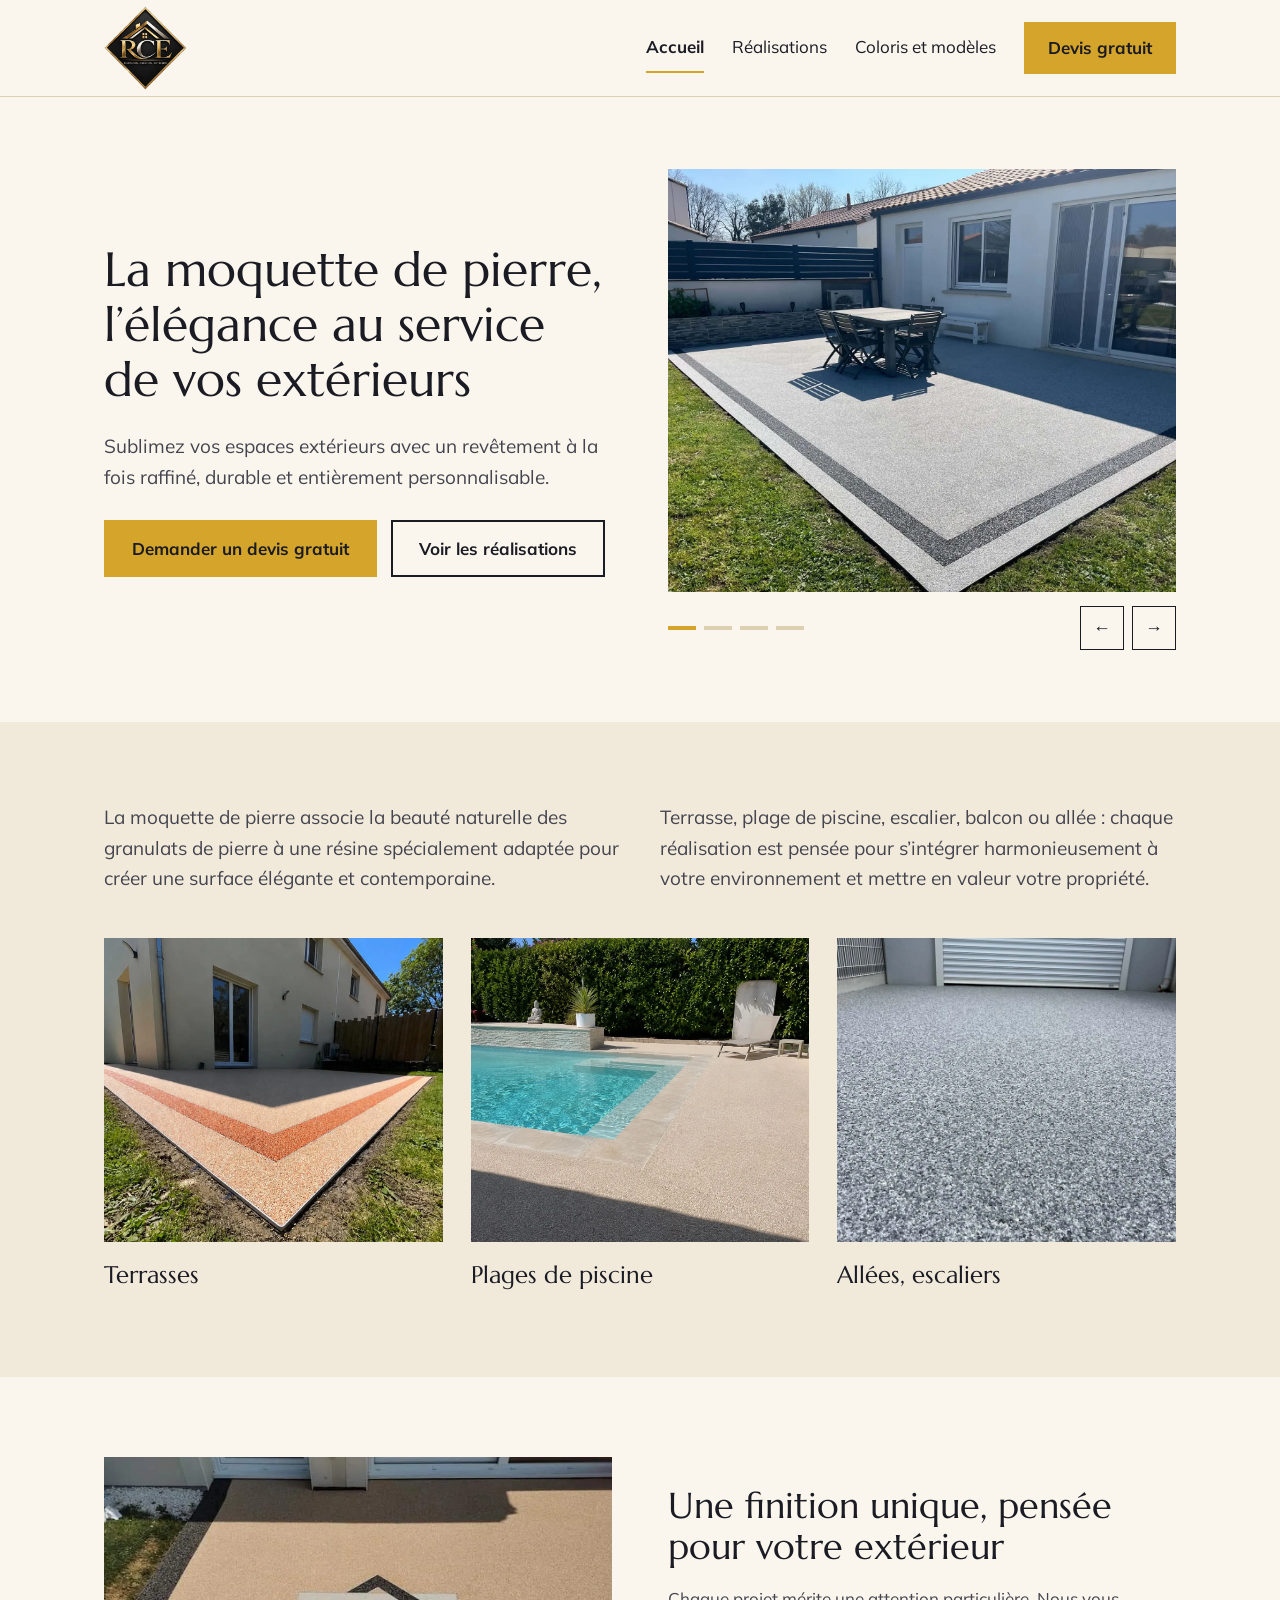
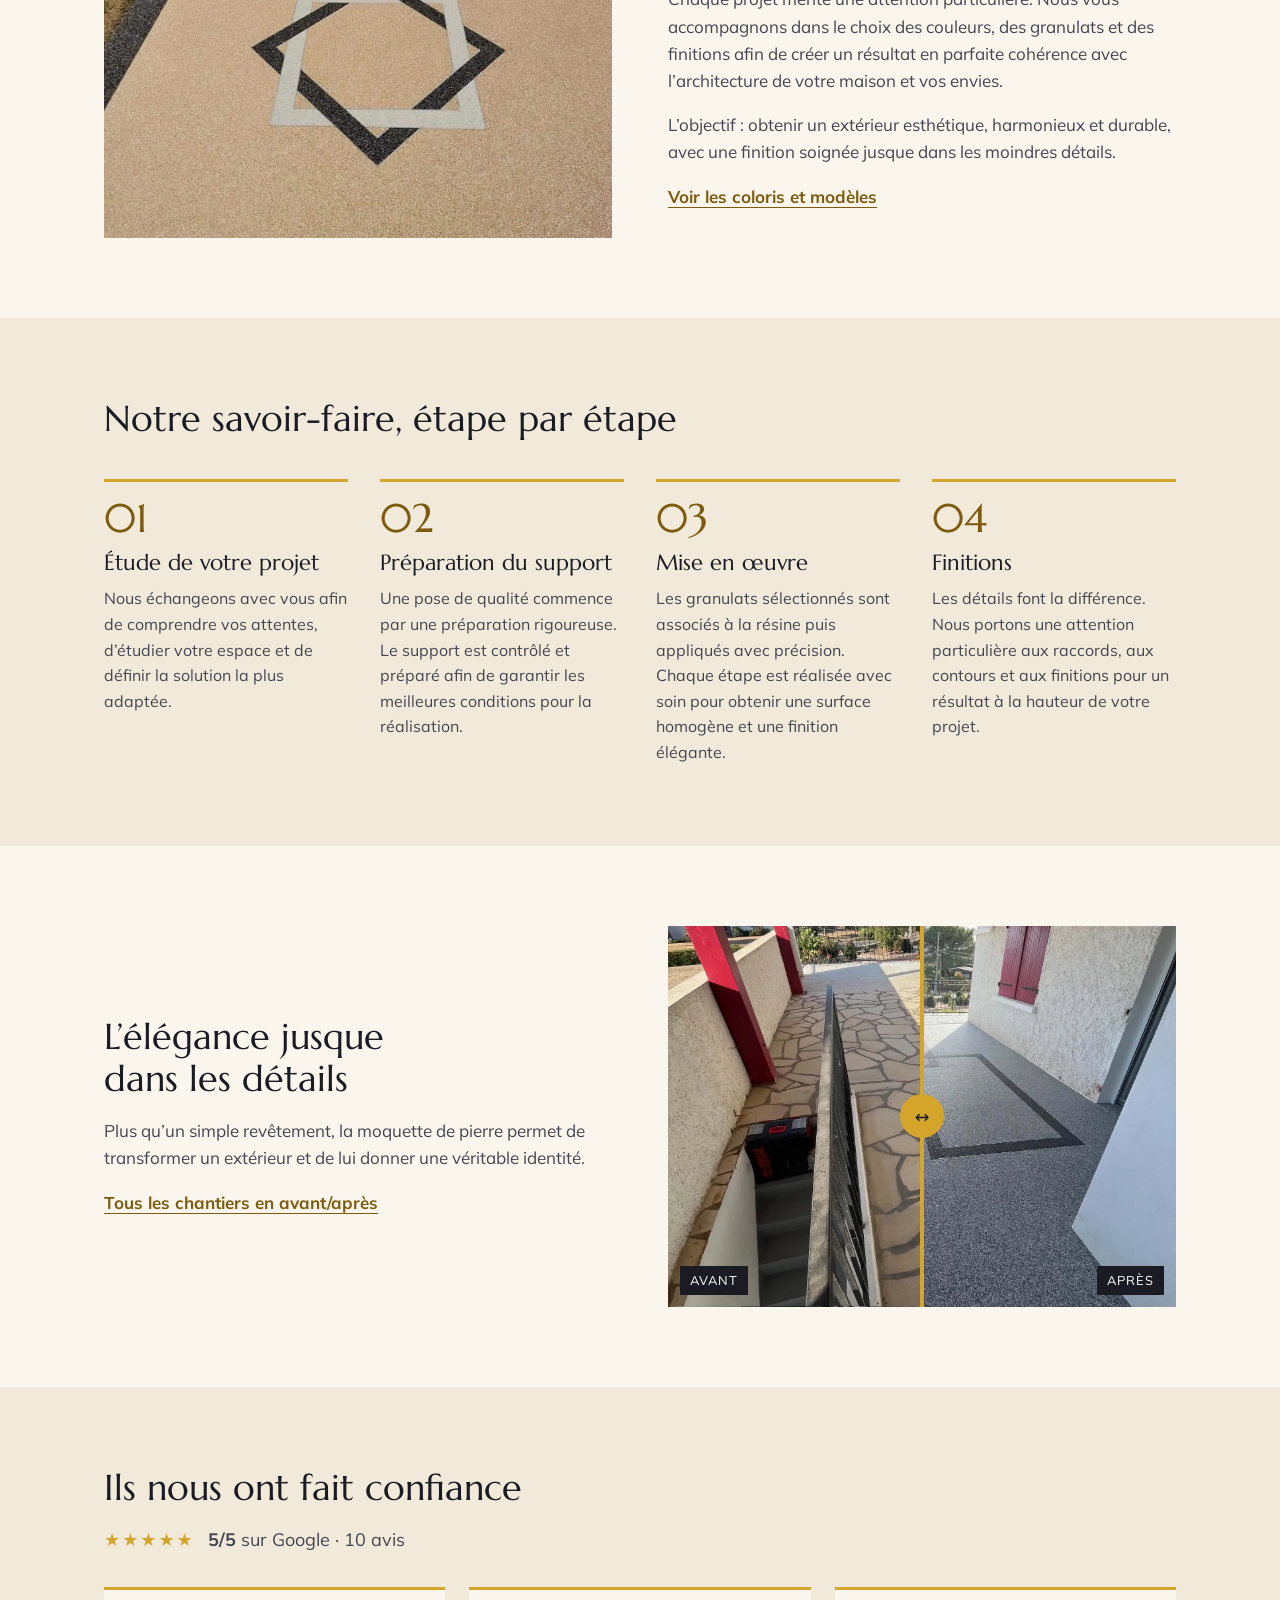
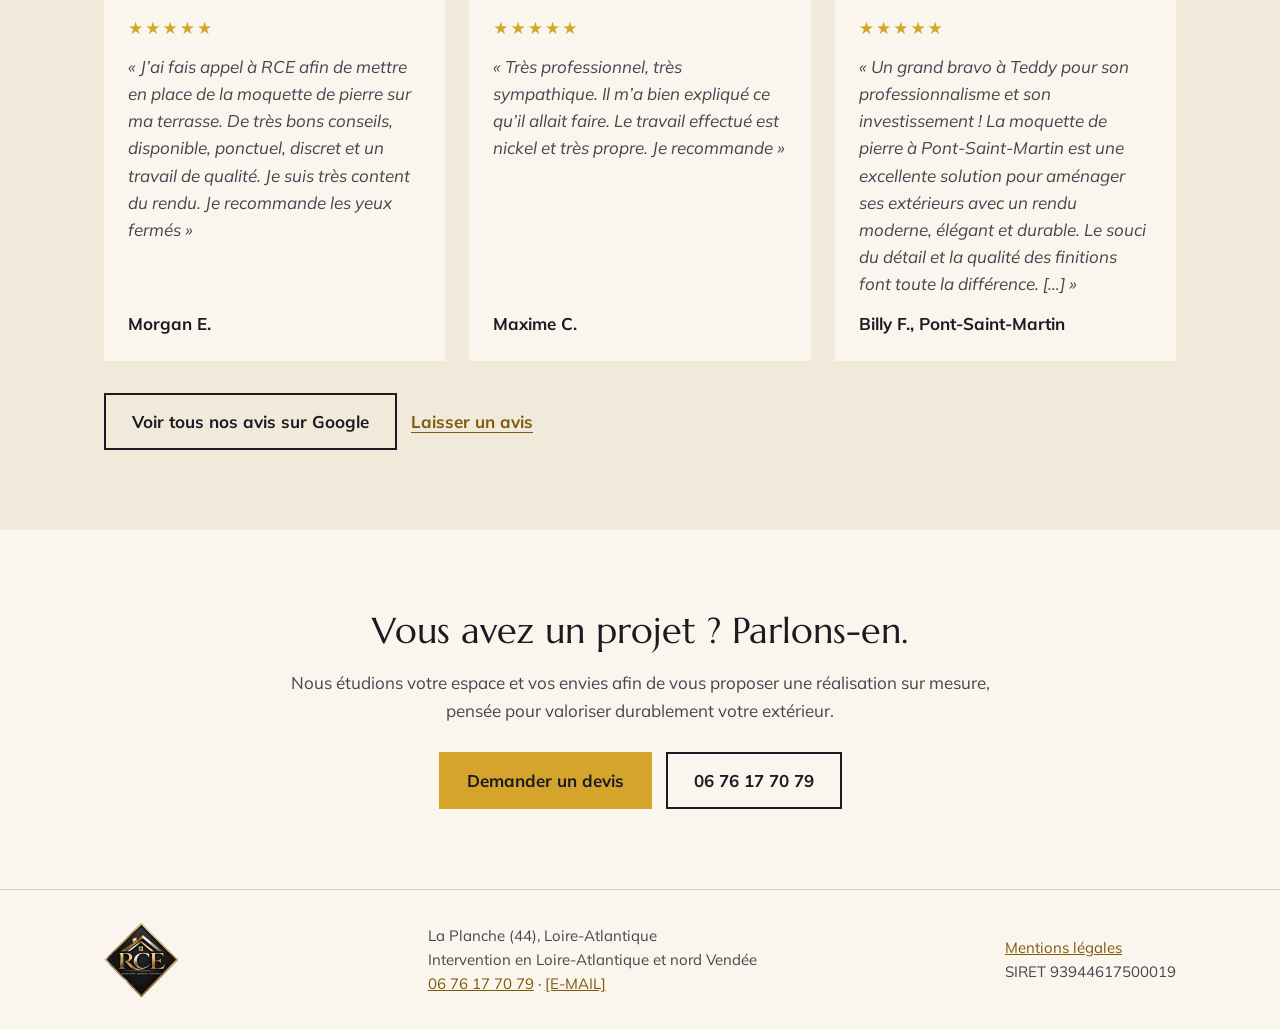
==== index.html @ 15aadc9e "mise à jour automatique" ====
<!DOCTYPE html>
<html lang="fr">
<head>
  <meta charset="utf-8">
  <meta name="viewport" content="width=device-width, initial-scale=1">

  <!-- À REMPLACER avant la mise en ligne : www.rce-moquette-de-pierre.fr, [VILLE], [TÉLÉPHONE], [E-MAIL], [NUMÉRO], [XX] -->
  <title>Moquette de pierre à Nantes et alentours | RCE</title>
  <meta name="description" content="RCE pose votre moquette de pierre à Nantes et alentours : terrasse, plage de piscine, escalier, balcon, allée. Un revêtement raffiné, durable et personnalisable. Devis gratuit.">
  <link rel="canonical" href="https://www.rce-moquette-de-pierre.fr/">

  <meta property="og:type" content="website">
  <meta property="og:title" content="Moquette de pierre à Nantes et alentours | RCE">
  <meta property="og:description" content="Terrasses, plages de piscine, escaliers, balcons et allées en moquette de pierre. Devis gratuit.">
  <meta property="og:image" content="https://www.rce-moquette-de-pierre.fr/img/photos/projet-4-apres-2.webp">

  <link rel="icon" href="img/logo/logo-rce-losange.webp">
  <link rel="preconnect" href="https://fonts.googleapis.com">
  <link rel="preconnect" href="https://fonts.gstatic.com" crossorigin>
  <link rel="stylesheet" href="https://fonts.googleapis.com/css2?family=Marcellus&family=Mulish:wght@400;600;700&display=swap">
  <link rel="stylesheet" href="style.css">

  <!-- Données structurées : aident Google à afficher l'entreprise en recherche locale -->
  <script type="application/ld+json">
  {
    "@context": "https://schema.org",
    "@type": "HomeAndConstructionBusiness",
    "name": "RCE",
    "description": "Pose de moquette de pierre : terrasses, plages de piscine, escaliers, balcons, allées.",
    "url": "https://www.rce-moquette-de-pierre.fr/",
    "telephone": "+33676177079",
    "image": "https://www.rce-moquette-de-pierre.fr/img/photos/projet-4-apres-2.webp",
    "address": {
      "@type": "PostalAddress",
      "addressLocality": "La Planche",
      "addressRegion": "Loire-Atlantique",
      "addressCountry": "FR"
    },
    "areaServed": ["Loire-Atlantique", "Vendée", "Nantes", "La Planche"]
  }
  </script>
</head>
<body>

  <a class="evitement" href="#contenu">Aller au contenu</a>

  <header class="entete">
    <div class="conteneur entete-contenu">
      <a class="logo" href="index.html">
        <img src="img/logo/logo-rce-losange.webp" alt="RCE, rénovation création entretien" width="1163" height="1172">
      </a>
      <button class="menu-bouton" aria-expanded="false" aria-controls="menu" aria-label="Ouvrir le menu">
        <span></span><span></span><span></span>
      </button>
      <nav id="menu" class="menu" aria-label="Navigation principale">
        <a href="index.html" aria-current="page">Accueil</a>
        <a href="realisations.html">Réalisations</a>
        <a href="coloris-modeles.html">Coloris et modèles</a>
        <a class="bouton bouton-petit" href="contact.html">Devis gratuit</a>
      </nav>
    </div>
  </header>

  <main id="contenu">

    <!-- HAUT DE PAGE -->
    <section class="conteneur hero">
      <div class="hero-texte">
        <h1>La moquette de pierre, l’élégance au service de vos extérieurs</h1>
        <p class="accroche">Sublimez vos espaces extérieurs avec un revêtement à la fois raffiné, durable et entièrement personnalisable.</p>
        <div class="actions">
          <a class="bouton" href="contact.html">Demander un devis gratuit</a>
          <a class="bouton bouton-contour" href="realisations.html">Voir les réalisations</a>
        </div>
      </div>

      <!-- DIAPORAMA : une <div class="diapo"> par photo, à déposer dans images/ -->
      <div class="diaporama" aria-roledescription="carrousel" aria-label="Nos réalisations en images">
        <div class="diapos">
          <img class="diapo active" src="img/photos/projet-4-apres-2.webp" alt="Terrasse en moquette de pierre à La Planche">
            <img class="diapo" src="img/photos/projet-3-apres.webp" alt="Terrasse en moquette de pierre à Saint-Léger-les-Vignes">
            <img class="diapo" src="img/photos/projet-2-apres-2.webp" alt="Terrasse en moquette de pierre à La Planche, vue d’ensemble">
            <img class="diapo" src="img/photos/projet-1-apres-2.webp" alt="Allée de garage en moquette de pierre à Vertou">
        </div>
        <div class="diaporama-commandes">
          <div class="points" role="tablist" aria-label="Choisir une photo"></div>
          <div class="fleches">
            <button class="fleche" data-sens="-1" aria-label="Photo précédente">&#8592;</button>
            <button class="fleche" data-sens="1" aria-label="Photo suivante">&#8594;</button>
          </div>
        </div>
      </div>
    </section>

    <!-- PRÉSENTATION -->
    <section class="section fond-sable">
      <div class="conteneur">
        <div class="intro">
          <p>La moquette de pierre associe la beauté naturelle des granulats de pierre à une résine spécialement adaptée pour créer une surface élégante et contemporaine.</p>
          <p>Terrasse, plage de piscine, escalier, balcon ou allée : chaque réalisation est pensée pour s’intégrer harmonieusement à votre environnement et mettre en valeur votre propriété.</p>
        </div>
        <div class="cartes">
          <a class="carte" href="realisations.html">
            <img class="carte-photo" src="img/photos/projet-3-apres.webp" alt="Terrasse en moquette de pierre" loading="lazy">
            <span class="carte-titre">Terrasses</span>
          </a>
          <a class="carte" href="realisations.html">
            <img class="carte-photo" src="img/photos/photo-piscine.webp" alt="Plage de piscine en moquette de pierre" loading="lazy">
            <span class="carte-titre">Plages de piscine</span>
          </a>
          <a class="carte" href="realisations.html">
            <img class="carte-photo" src="img/photos/projet-1-apres-2.webp" alt="Allée en moquette de pierre" loading="lazy">
            <span class="carte-titre">Allées, escaliers</span>
          </a>
        </div>
      </div>
    </section>

    <!-- FINITION -->
    <section class="section">
      <div class="conteneur deux-colonnes">
        <img class="photo" src="img/photos/motif.webp" alt="Détail des granulats d’une moquette de pierre" loading="lazy">
        <div>
          <h2>Une finition unique, pensée pour votre extérieur</h2>
          <p>Chaque projet mérite une attention particulière. Nous vous accompagnons dans le choix des couleurs, des granulats et des finitions afin de créer un résultat en parfaite cohérence avec l’architecture de votre maison et vos envies.</p>
          <p>L’objectif : obtenir un extérieur esthétique, harmonieux et durable, avec une finition soignée jusque dans les moindres détails.</p>
          <p><a class="lien" href="coloris-modeles.html">Voir les coloris et modèles</a></p>
        </div>
      </div>
    </section>

    <!-- ÉTAPES -->
    <section class="section fond-sable">
      <div class="conteneur">
        <h2>Notre savoir-faire, étape par étape</h2>
        <ol class="etapes">
          <li>
            <span class="etape-numero">01</span>
            <h3>Étude de votre projet</h3>
            <p>Nous échangeons avec vous afin de comprendre vos attentes, d’étudier votre espace et de définir la solution la plus adaptée.</p>
          </li>
          <li>
            <span class="etape-numero">02</span>
            <h3>Préparation du support</h3>
            <p>Une pose de qualité commence par une préparation rigoureuse. Le support est contrôlé et préparé afin de garantir les meilleures conditions pour la réalisation.</p>
          </li>
          <li>
            <span class="etape-numero">03</span>
            <h3>Mise en œuvre</h3>
            <p>Les granulats sélectionnés sont associés à la résine puis appliqués avec précision. Chaque étape est réalisée avec soin pour obtenir une surface homogène et une finition élégante.</p>
          </li>
          <li>
            <span class="etape-numero">04</span>
            <h3>Finitions</h3>
            <p>Les détails font la différence. Nous portons une attention particulière aux raccords, aux contours et aux finitions pour un résultat à la hauteur de votre projet.</p>
          </li>
        </ol>
      </div>
    </section>

    <!-- AVANT / APRÈS -->
    <section class="section">
        <div class="conteneur deux-colonnes">
            <div>
                <h2>L’élégance jusque dans les détails</h2>
                <p>Plus qu’un simple revêtement, la moquette de pierre permet de transformer un extérieur et de lui donner une véritable identité.</p>
                <p><a class="lien" href="realisations.html">Tous les chantiers en avant/après</a></p>
            </div>
            <div class="comparateur" style="--pos:50%">
                <img class="comparateur-image apres" src="img/photos/projet-2-apres-2.webp" alt="Terrasse à La Planche après la pose de la moquette de pierre">
                <img class="comparateur-image avant" src="img/photos/projet-2-avant-2.webp" alt="Terrasse à La Planche avant les travaux">
                <span class="comparateur-etiquette etiquette-avant">Avant</span>
                <span class="comparateur-etiquette etiquette-apres">Après</span>
                <div class="comparateur-barre" aria-hidden="true"></div>
                <input type="range" min="0" max="100" value="50" aria-label="Comparer avant et après">
            </div>
        </div>
    </section>

    <!-- AVIS CLIENTS -->
    <section class="section fond-sable">
      <div class="conteneur">
        <h2>Ils nous ont fait confiance</h2>
        <p class="avis-resume">
          <span class="etoiles" aria-hidden="true">★★★★★</span>
          <strong>5/5</strong> sur Google · 10 avis
        </p>

        <div class="avis-grille">
          <blockquote class="avis">
            <span class="etoiles" aria-label="5 étoiles sur 5">★★★★★</span>
            <p>« J’ai fais appel à RCE afin de mettre en place de la moquette de pierre sur ma terrasse. De très bons conseils, disponible, ponctuel, discret et un travail de qualité. Je suis très content du rendu. Je recommande les yeux fermés »</p>
            <footer>Morgan E.</footer>
          </blockquote>
          <blockquote class="avis">
            <span class="etoiles" aria-label="5 étoiles sur 5">★★★★★</span>
            <p>« Très professionnel, très sympathique. Il m’a bien expliqué ce qu’il allait faire. Le travail effectué est nickel et très propre. Je recommande »</p>
            <footer>Maxime C.</footer>
          </blockquote>
          <blockquote class="avis">
            <span class="etoiles" aria-label="5 étoiles sur 5">★★★★★</span>
            <p>« Un grand bravo à Teddy pour son professionnalisme et son investissement ! La moquette de pierre à Pont-Saint-Martin est une excellente solution pour aménager ses extérieurs avec un rendu moderne, élégant et durable. Le souci du détail et la qualité des finitions font toute la différence. […] »</p>
            <footer>Billy F., Pont-Saint-Martin</footer>
          </blockquote>
        </div>

        <div class="actions avis-actions">
          <a class="bouton bouton-contour" href="https://www.google.com/search?sca_esv=5d8dcd2cd3ad7d67&rlz=1C1CHBF_enFR1139FR1139&sxsrf=AKL5yDil0Z7LHeNojYwV0VVDZsRJUMRq_Q:1793624834558&q=RCE-Moquette+de+pierre&si=AE1YtOqiKPb2pdLXAi8quZ9vbH4aVq_aX8-3H9iFBLpRNK95c0N6jci6HuEHLSHsd3WEAiEiy6PfeaCPIbsY-vxpzcBvK3sk1WP0Y9IhpIFePg6ZBcda7Tk%3D&uds=AE2AFgbyqLfV064xJiSG930yXcHSou9X8Ta8hItqi2Nhm3C1j9lCJespffWrVLJQBx-GEndeUWofvIdWS6cs9en3GOWrqqxtFOEcR87ri1fHCQ-bdI2dS8JItk6mDqsth8UEv6u_GORy&sa=X&ved=2ahUKEwjL2f6YremXAxWyZaQEHRVxEgUQ3PALegQIHRAF&biw=1536&bih=730&dpr=1.25" target="_blank" rel="noopener">Voir tous nos avis sur Google</a>
          <a class="lien" href="https://www.google.com/search?sca_esv=0960b8087080fe36&rlz=1C1CHBF_enFR1139FR1139&sxsrf=AKL5yDhpKKTHSI5steB49w5YnNVvcbyJsA:1793621266263&q=RCE-Moquette+de+pierre&si=AE1YtOqiKPb2pdLXAi8quZ9vbH4aVq_aX8-3H9iFBLpRNK95c0N6jci6HuEHLSHsd3WEAiEiy6PfeaCPIbsY-vxpzcBvK3sk1WP0Y9IhpIFePg6ZBcda7Tk%3D&uds=AE2AFgbyqLfV064xJiSG930yXcHSou9X8Ta8hItqi2Nhm3C1j9lCJespffWrVLJQBx-GEndeUWofvIdWS6cs9en3GOWrqqxtFOEcR87ri1fHCQ-bdI2dS8JItk6mDqsth8UEv6u_GORy&sa=X&ved=2ahUKEwicpL_zn-mXAxUPOPsDHaW0PJ0Q3PALegQIJhAE&biw=1536&bih=730&dpr=1.25#sv=[base64]" target="_blank" rel="noopener">Laisser un avis</a>
        </div>
      </div>
    </section>

    <!-- APPEL AU DEVIS -->
    <section class="section">
      <div class="conteneur appel">
        <h2>Vous avez un projet ? Parlons-en.</h2>
        <p>Nous étudions votre espace et vos envies afin de vous proposer une réalisation sur mesure, pensée pour valoriser durablement votre extérieur.</p>
        <div class="actions">
          <a class="bouton" href="contact.html">Demander un devis</a>
          <a class="bouton bouton-contour" href="tel:+33676177079">06 76 17 70 79</a>
        </div>
      </div>
    </section>

  </main>

  <footer class="pied">
    <div class="conteneur pied-contenu">
      <img src="img/logo/logo-rce-losange.webp" alt="RCE" width="1163" height="1172">
      <p>La Planche (44), Loire-Atlantique<br>Intervention en Loire-Atlantique et nord Vendée<br><a href="tel:+33676177079">06 76 17 70 79</a> · <a href="mailto:[E-MAIL]">[E-MAIL]</a></p>
      <p><a href="mentions-legales.html">Mentions légales</a><br>SIRET 93944617500019</p>
    </div>
  </footer>

  <script src="script.js" defer></script>
</body>
</html>
---- style.css ----
/* ---------- Couleurs (version claire) ----------
   Pour passer en version foncée : changer ces valeurs et le fichier du logo. */
:root {
  --fond: #faf6ed;
  --sable: #f1eadb;
  --photo-vide: #ddd5c3;
  --trait: #dccfb2;
  --encre: #1b1b24;
  --texte: #45454f;
  --or: #d4a52a;
  --or-fonce: #b98c1c;
  --or-texte: #7d5a0c;
  --titres: "Marcellus", Georgia, serif;
  --corps: "Mulish", system-ui, sans-serif;
  --largeur: 1120px;
}

*, *::before, *::after { box-sizing: border-box; }

html { scroll-behavior: smooth; }

body {
  margin: 0;
  font-family: var(--corps);
  font-size: 1.0625rem;
  line-height: 1.6;
  color: var(--texte);
  background: var(--fond);
}

h1, h2, h3 {
  font-family: var(--titres);
  font-weight: 400;
  color: var(--encre);
  line-height: 1.15;
  margin: 0 0 .5em;
  text-wrap: balance;
}
h1 { font-size: clamp(2.1rem, 5vw, 3rem); }
h2 { font-size: clamp(1.7rem, 4vw, 2.25rem); }
h3 { font-size: 1.375rem; }
p { margin: 0 0 1em; }
p:last-child { margin-bottom: 0; }
a { color: var(--or-texte); }
img { max-width: 100%; height: auto; }

:focus-visible { outline: 3px solid var(--or-texte); outline-offset: 3px; }

.conteneur { max-width: var(--largeur); margin: 0 auto; padding-left: 24px; padding-right: 24px; }
.section { padding: clamp(56px, 8vw, 80px) 0; }
.fond-sable { background: var(--sable); }

.evitement {
  position: absolute; left: -999px; top: 0;
  background: var(--encre); color: #fff; padding: 10px 16px; z-index: 100;
}
.evitement:focus { left: 0; }

/* ---------- Boutons et liens ---------- */
.bouton {
  display: inline-block;
  padding: 13px 26px;
  background: var(--or);
  color: var(--encre);
  border: 2px solid var(--or);
  text-decoration: none;
  font-weight: 700;
  transition: background .2s, border-color .2s, color .2s;
}
.bouton:hover { background: var(--or-fonce); border-color: var(--or-fonce); }
.bouton-contour { background: transparent; border-color: var(--encre); }
.bouton-contour:hover { background: var(--encre); border-color: var(--encre); color: var(--fond); }
.bouton-petit { padding: 10px 22px; }
.lien { font-weight: 700; text-underline-offset: 4px; }
.actions { display: flex; flex-wrap: wrap; gap: 14px; }

/* ---------- En-tête ---------- */
.entete {
  position: sticky; top: 0; z-index: 50;
  background: var(--fond);
  border-bottom: 1px solid var(--trait);
}
.entete-contenu {
  position: relative;
  display: flex; align-items: center; justify-content: space-between;
  gap: 16px;
  padding-top: 6px; padding-bottom: 6px;
}
.logo { display: block; line-height: 0; }
.logo img { height: 84px; width: auto; }

.menu { display: flex; align-items: center; gap: 28px; }
.menu a:not(.bouton) {
  color: var(--encre); text-decoration: none;
  padding: 10px 0; border-bottom: 2px solid transparent;
}
.menu a:not(.bouton):hover { border-bottom-color: var(--trait); }
.menu a[aria-current="page"] { font-weight: 700; border-bottom-color: var(--or); }

.menu-bouton { display: none; background: none; border: 0; padding: 10px; cursor: pointer; }
.menu-bouton span { display: block; width: 24px; height: 2px; background: var(--encre); margin: 5px 0; }

@media (max-width: 760px) {
  .logo img { height: 68px; }
  .menu-bouton { display: block; }
  .menu {
    display: none;
    position: absolute; left: 0; right: 0; top: 100%;
    flex-direction: column; align-items: flex-start; gap: 10px;
    padding: 18px 24px 22px;
    background: var(--fond);
    border-bottom: 1px solid var(--trait);
  }
  .menu.ouvert { display: flex; }
}

/* ---------- Haut de page et diaporama ---------- */
.hero {
  display: grid;
  grid-template-columns: repeat(auto-fit, minmax(min(100%, 380px), 1fr));
  gap: 56px;
  align-items: center;
  padding-top: clamp(40px, 7vw, 72px);
  padding-bottom: clamp(48px, 7vw, 72px);
}
.accroche { font-size: 1.1875rem; margin-bottom: 28px; }

.diapos {
  position: relative;
  aspect-ratio: 6 / 5;
  background: var(--photo-vide);
  overflow: hidden;
}
.diapo {
  position: absolute; inset: 0;
  width: 100%; height: 100%;
  object-fit: cover;
  display: block;
  opacity: 0;
  transition: opacity 1s ease;
}
.diapo.active { opacity: 1; }

.diaporama-commandes {
  display: flex; align-items: center; justify-content: space-between;
  margin-top: 14px;
}
.points { display: flex; gap: 8px; }
.points button {
  width: 28px; height: 28px; padding: 0;
  background: none; border: 0; cursor: pointer;
  display: flex; align-items: center;
}
.points button::before {
  content: ""; width: 100%; height: 4px;
  background: var(--trait);
}
.points button[aria-selected="true"]::before { background: var(--or); }

.fleches { display: flex; gap: 8px; }
.fleche {
  width: 44px; height: 44px;
  background: none; border: 1px solid var(--encre);
  color: var(--encre); font-size: 1.1rem; cursor: pointer;
}
.fleche:hover { background: var(--encre); color: var(--fond); }

/* ---------- Présentation et cartes ---------- */
.intro {
  display: grid;
  grid-template-columns: repeat(auto-fit, minmax(min(100%, 300px), 1fr));
  gap: 20px 40px;
  font-size: 1.1875rem;
  margin-bottom: 44px;
}
.intro p { margin: 0; }

.cartes {
  display: grid;
  grid-template-columns: repeat(auto-fit, minmax(min(100%, 240px), 1fr));
  gap: 28px;
}
.carte { display: block; text-decoration: none; }
.carte-photo {
  display: block;
  width: 100%;
  aspect-ratio: 10 / 9;
  object-fit: cover;
  background: var(--photo-vide);
}
.carte-titre {
  display: inline-block; margin-top: 14px;
  font-family: var(--titres); font-size: 1.5rem; color: var(--encre);
  border-bottom: 2px solid transparent;
  transition: border-color .2s;
}
.carte:hover .carte-titre { border-bottom-color: var(--or); }

/* ---------- Blocs texte + photo ---------- */
.deux-colonnes {
  display: grid;
  grid-template-columns: repeat(auto-fit, minmax(min(100%, 340px), 1fr));
  gap: 40px 56px;
  align-items: center;
}
.photo {
  display: block;
  width: 100%;
  aspect-ratio: 4 / 3;
  object-fit: cover;
  background: var(--photo-vide);
}

/* ---------- Étapes ---------- */
.etapes {
  list-style: none; margin: 40px 0 0; padding: 0;
  display: grid;
  grid-template-columns: repeat(auto-fit, minmax(min(100%, 230px), 1fr));
  gap: 32px;
}
.etapes li { border-top: 3px solid var(--or); padding-top: 16px; }
.etape-numero {
  display: block;
  font-family: var(--titres); font-size: 2.5rem; line-height: 1;
  color: var(--or-texte);
  margin-bottom: 12px;
}
.etapes p { font-size: 1rem; }

/* ---------- Avant / après ---------- */
.comparateur {
  position: relative;
  aspect-ratio: 4 / 3;
  overflow: hidden;
  background: var(--photo-vide);
}
.comparateur-image {
  position: absolute; inset: 0;
  width: 100%; height: 100%;
  object-fit: cover;
  display: block;
}
.comparateur-image.avant {
  clip-path: inset(0 calc(100% - var(--pos)) 0 0);
}
.comparateur-etiquette {
  position: absolute; bottom: 12px;
  padding: 4px 10px;
  background: var(--encre); color: #fff;
  font-size: .8rem; letter-spacing: .08em; text-transform: uppercase;
  pointer-events: none;
}
.etiquette-avant { left: 12px; }
.etiquette-apres { right: 12px; }
.comparateur-barre {
  position: absolute; top: 0; bottom: 0; left: var(--pos);
  width: 4px; margin-left: -2px; background: var(--or);
}
.comparateur-barre::after {
  content: "\2194";
  position: absolute; top: 50%; left: 50%;
  width: 44px; height: 44px; margin: -22px 0 0 -22px;
  display: grid; place-items: center;
  background: var(--or); color: var(--encre);
  border-radius: 50%; font-size: 1.1rem;
}
.comparateur input {
  position: absolute; inset: 0;
  width: 100%; height: 100%; margin: 0;
  opacity: 0; cursor: ew-resize;
}
.comparateur:focus-within { outline: 3px solid var(--or-texte); outline-offset: 3px; }

/* ---------- Appel au devis ---------- */
.appel { max-width: 760px; text-align: center; }
.appel .actions { justify-content: center; margin-top: 28px; }

/* ---------- Pied de page ---------- */
.pied { border-top: 1px solid var(--trait); font-size: .9375rem; }
.pied-contenu {
  display: flex; flex-wrap: wrap; align-items: center; justify-content: space-between;
  gap: 24px;
  padding-top: 32px; padding-bottom: 32px;
}
.pied img { height: 76px; width: auto; }
.pied p { margin: 0; }

/* ---------- Pages intérieures : introduction ---------- */
.page-intro {
  padding-top: clamp(48px, 7vw, 72px);
  padding-bottom: clamp(32px, 5vw, 48px);
}
.page-intro p { max-width: 62ch; font-size: 1.1875rem; }

/* ---------- Réalisations ---------- */
.projet-infos { color: var(--or-texte); font-weight: 600; }
.projet-contenu {
  display: grid;
  grid-template-columns: repeat(auto-fit, minmax(min(100%, 340px), 1fr));
  gap: 24px;
  align-items: start;
  margin-top: 28px;
}
/* Un projet sur deux : photo avant/après à droite (seulement quand il y a 2 colonnes) */
@media (min-width: 800px) {
  .projet-inverse > :first-child { order: 2; }
}
.galerie {
  display: grid;
  grid-template-columns: repeat(2, minmax(0, 1fr));
  gap: 12px;
}
.galerie-large {
  grid-template-columns: repeat(auto-fill, minmax(min(100%, 240px), 1fr));
  margin-top: 28px;
}
.galerie a {
  display: block;
  aspect-ratio: 1;
  overflow: hidden;
  background: var(--photo-vide);
}
.galerie img {
  width: 100%; height: 100%;
  object-fit: cover;
  display: block;
  transition: transform .3s ease;
}
.galerie a:hover img { transform: scale(1.04); }

/* ---------- Visionneuse (photo agrandie) ---------- */
.visionneuse {
  border: 0; padding: 0;
  background: transparent;
  max-width: min(92vw, 1200px);
  max-height: 92vh;
  overflow: visible;
}
.visionneuse::backdrop { background: rgba(20, 20, 26, .9); }
.visionneuse img {
  display: block;
  max-width: 100%; max-height: 84vh;
  width: auto; height: auto;
  margin: 0 auto;
}
.visionneuse-legende { color: #fff; text-align: center; margin: 12px 0 0; }
.visionneuse-fermer {
  position: fixed; top: 16px; right: 16px;
  width: 48px; height: 48px;
  background: var(--fond); color: var(--encre);
  border: 0; font-size: 1.6rem; line-height: 1; cursor: pointer;
}

/* ---------- Coloris et modèles ---------- */
.nuancier {
  display: grid;
  grid-template-columns: repeat(auto-fill, minmax(min(100%, 140px), 1fr));
  gap: 28px 20px;
  margin: 36px 0 0; padding: 0; list-style: none;
}
.modeles {
  grid-template-columns: repeat(auto-fill, minmax(min(100%, 260px), 1fr));
}
.echantillon { margin: 0; }
.echantillon-photo {
  display: block;
  aspect-ratio: 1;
  overflow: hidden;
  background: var(--photo-vide);
}
.modeles .echantillon-photo { aspect-ratio: 4 / 3; }
.echantillon-photo img {
  width: 100%; height: 100%;
  object-fit: cover;
  display: block;
}
.echantillon figcaption {
  margin-top: 12px;
  font-family: var(--titres); font-size: 1.25rem; color: var(--encre);
}
.echantillon figcaption small {
  display: block;
  font-family: var(--corps); font-size: .9375rem; color: var(--texte);
}
.note { font-size: .9375rem; margin-top: 28px; }

/* Coloris : 5 par ligne sur ordinateur (20 coloris = 4 lignes) */
.nuancier:not(.motifs) { grid-template-columns: repeat(5, minmax(0, 1fr)); }
@media (max-width: 700px) {
  .nuancier:not(.motifs) { grid-template-columns: repeat(3, minmax(0, 1fr)); }
}
@media (max-width: 420px) {
  .nuancier:not(.motifs) { grid-template-columns: repeat(2, minmax(0, 1fr)); }
}

/* Motifs décoratifs : dessins noirs sur fond blanc, affichés en entier */
.motifs {
  grid-template-columns: repeat(auto-fill, minmax(min(100%, 140px), 1fr));
}
.motifs .echantillon-photo { background: #fff; padding: 14px; }
.motifs .echantillon-photo img { object-fit: contain; }
.motifs .echantillon figcaption { font-size: 1.0625rem; }

/* ---------- Contact ---------- */
.contact {
  display: flex; flex-wrap: wrap;
  align-items: flex-start;
  gap: 40px 56px;
  padding-bottom: clamp(56px, 8vw, 80px);
}
.contact-formulaire { flex: 2 1 480px; min-width: 0; }
.contact-formulaire iframe { display: block; border: 0; }
.contact-infos {
  flex: 1 1 260px;
  display: flex; flex-direction: column; gap: 20px;
}
.contact-bloc {
  background: var(--sable);
  border-top: 3px solid var(--or);
  padding: 22px 24px;
}
.contact-bloc h2 { font-size: 1.35rem; margin-bottom: .4em; }
.contact-bloc p { margin: 0 0 .5em; }
.contact-tel {
  font-family: var(--titres);
  font-size: 1.6rem;
  color: var(--encre);
  text-decoration: none;
}
.contact-tel:hover { color: var(--or-texte); }

/* ---------- Avis clients ---------- */
.avis-resume { font-size: 1.125rem; margin-bottom: 32px; }
.etoiles { color: var(--or); letter-spacing: 2px; }
.avis-resume .etoiles { margin-right: 8px; }
.avis-grille {
  display: grid;
  grid-template-columns: repeat(auto-fit, minmax(min(100%, 280px), 1fr));
  gap: 24px;
}
.avis {
  margin: 0;
  padding: 24px;
  background: var(--sable);
  border-top: 3px solid var(--or);
  display: flex; flex-direction: column; gap: 12px;
}
.avis p { margin: 0; font-style: italic; }
.avis footer { margin-top: auto; font-weight: 700; color: var(--encre); }
.fond-sable .avis { background: var(--fond); }
.avis-actions { margin-top: 32px; align-items: center; }

/* ---------- Mentions légales ---------- */
.legal { max-width: 760px; padding-bottom: clamp(56px, 8vw, 80px); }
.legal h2 {
  font-size: 1.6rem;
  margin-top: 2.2em;
  padding-top: 18px;
  border-top: 1px solid var(--trait);
}
.legal h2:first-child { margin-top: 0; }
.legal h3 { font-size: 1.2rem; margin-top: 1.6em; }

@media (prefers-reduced-motion: reduce) {
  html { scroll-behavior: auto; }
  .diapo { transition: none; }
}
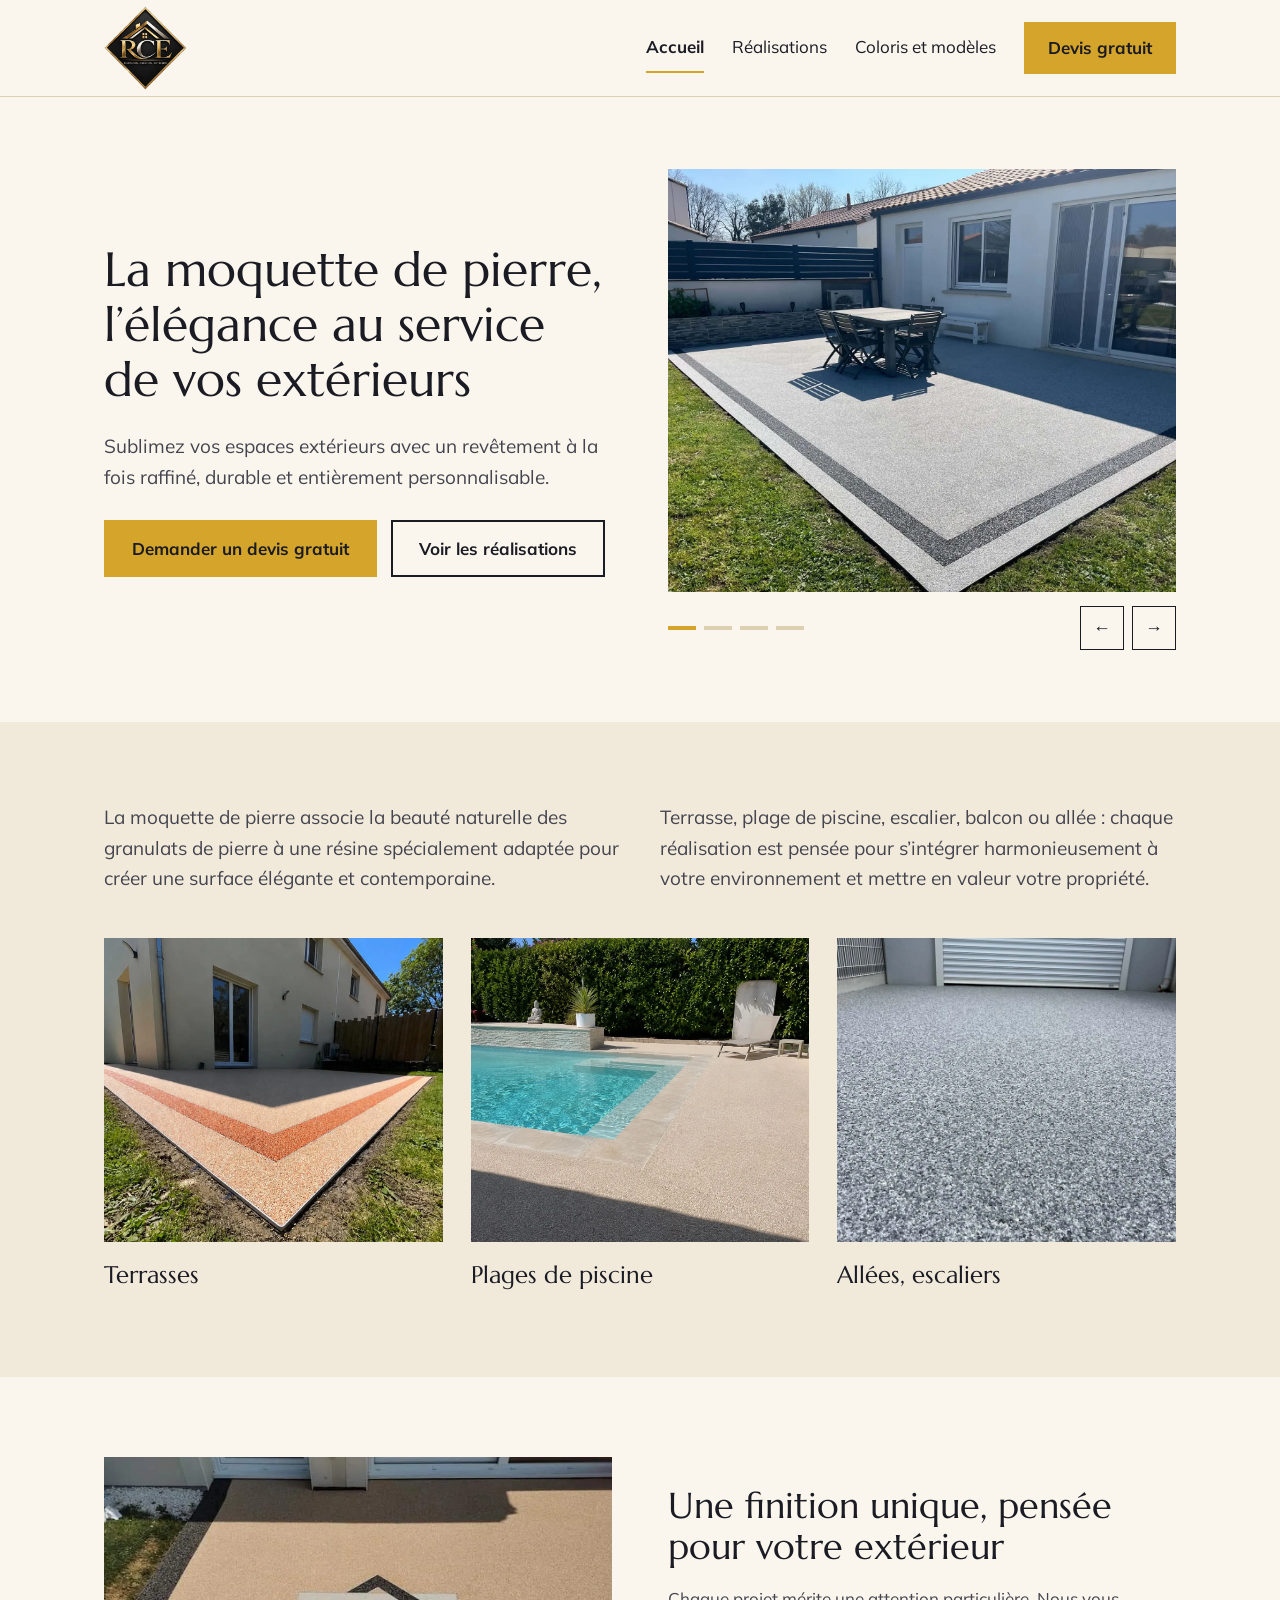
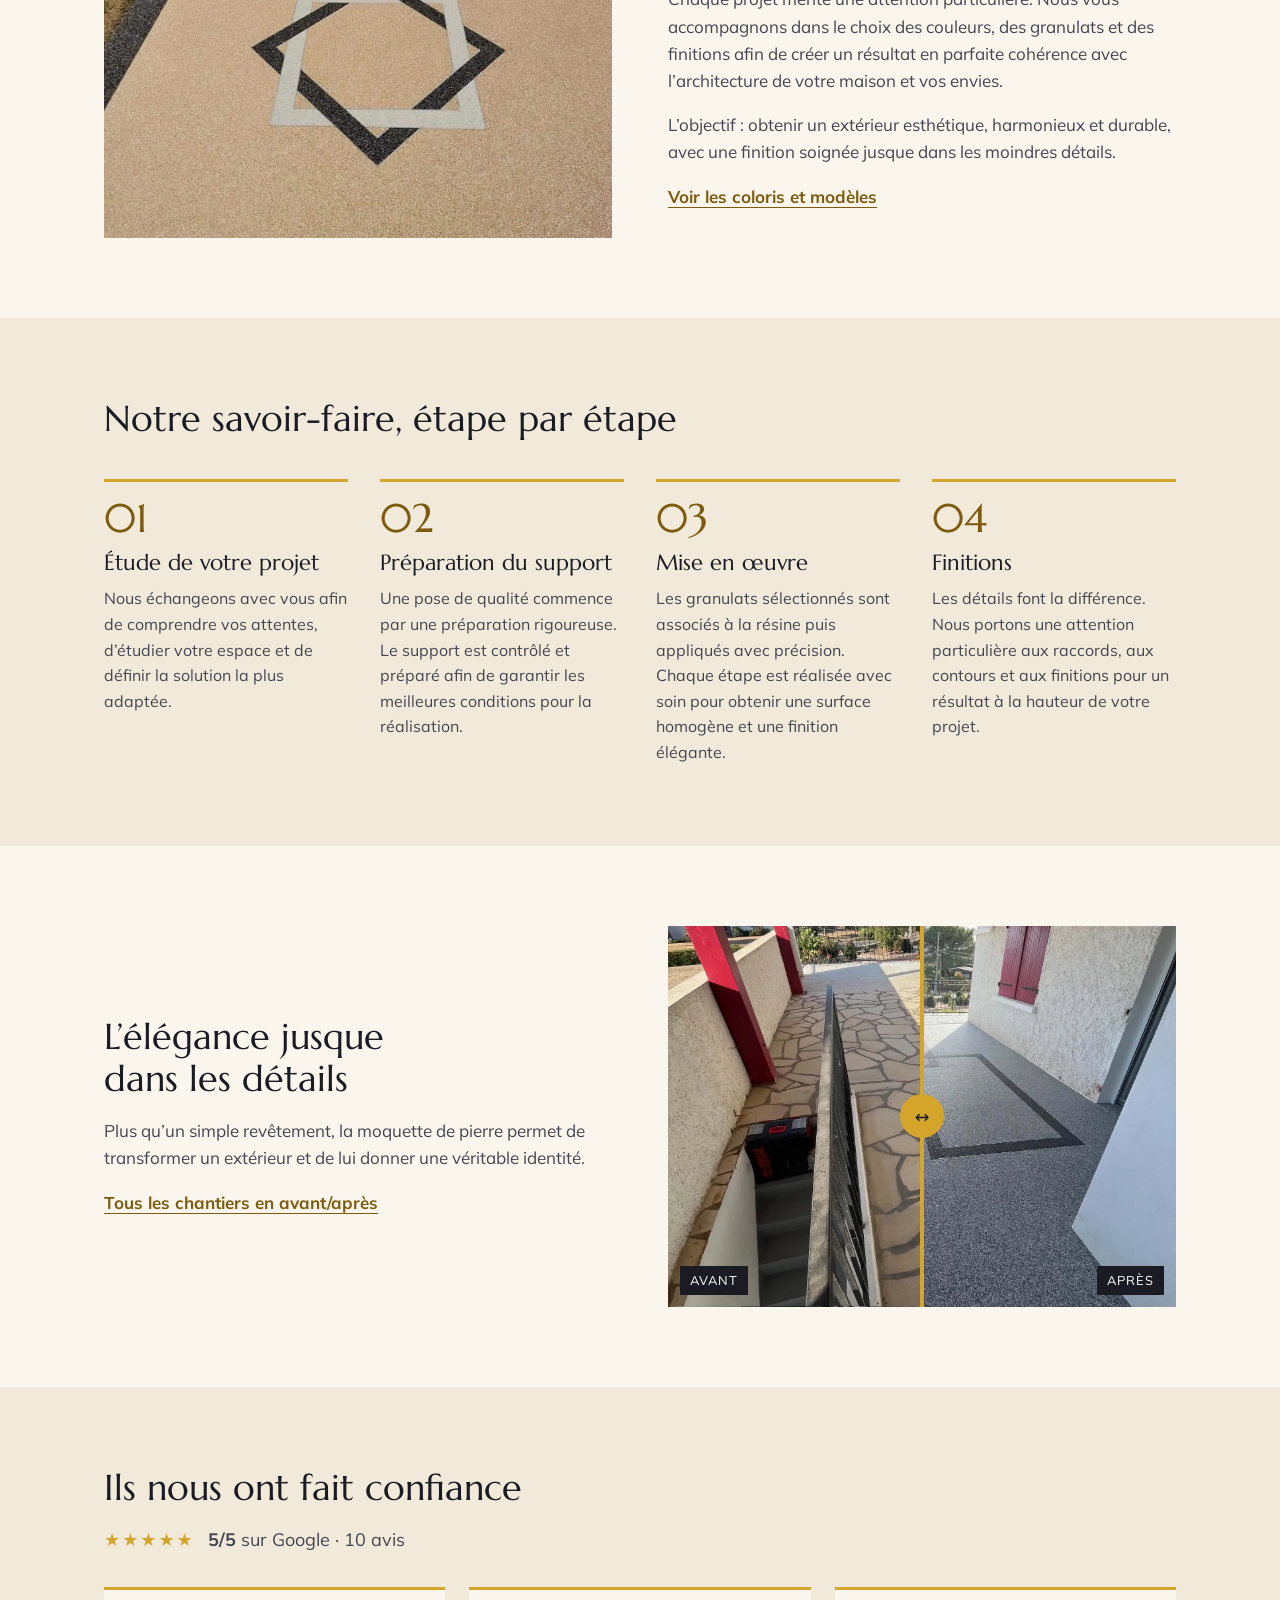
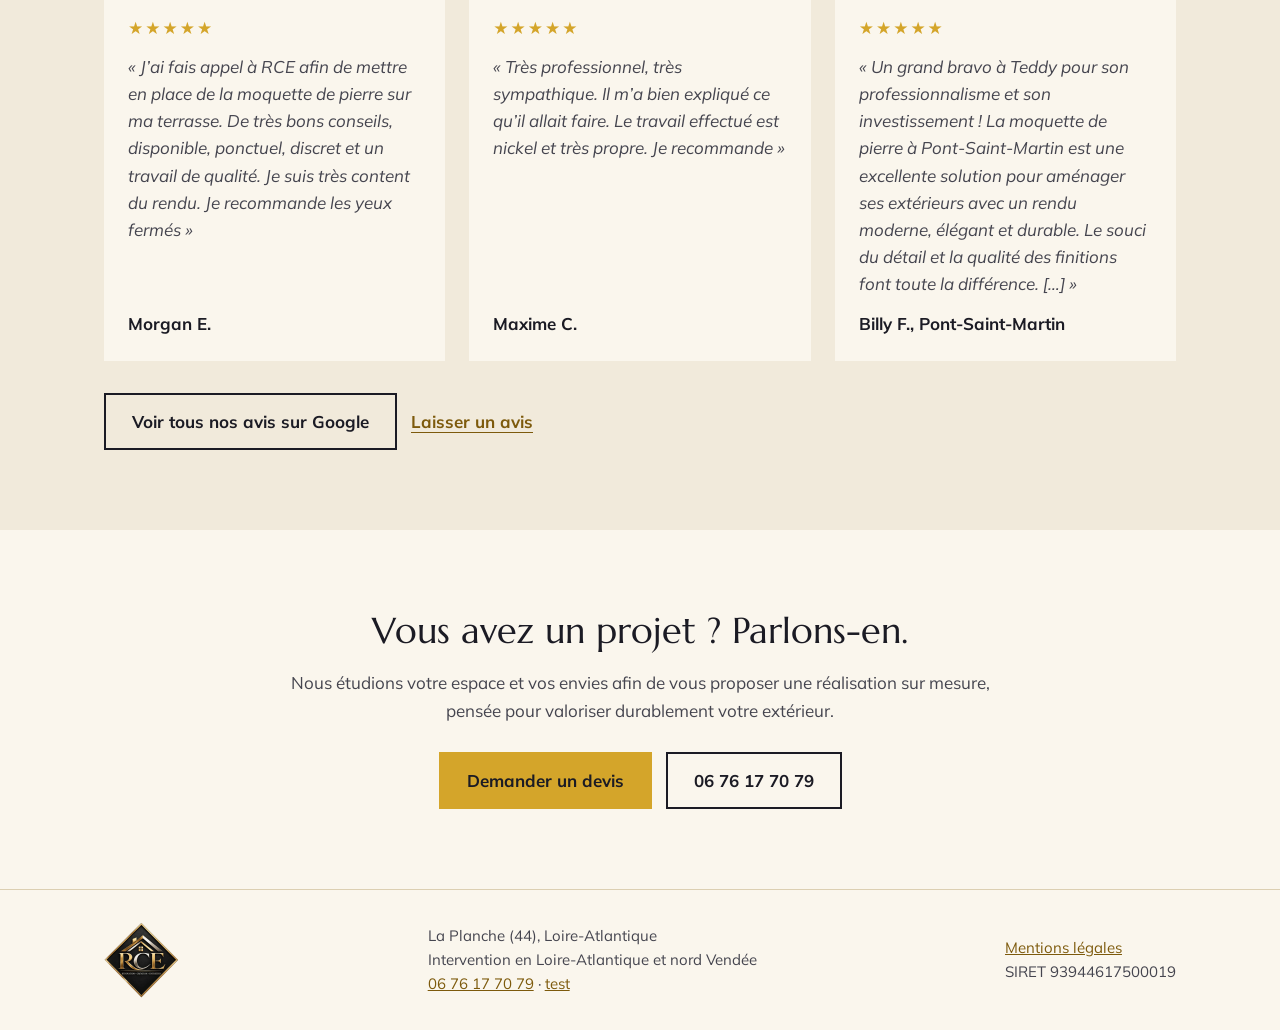
==== commit 4748105f: "test" ====
--- a/index.html
+++ b/index.html
@@ -228,7 +228,7 @@
   <footer class="pied">
     <div class="conteneur pied-contenu">
       <img src="img/logo/logo-rce-losange.webp" alt="RCE" width="1163" height="1172">
-      <p>La Planche (44), Loire-Atlantique<br>Intervention en Loire-Atlantique et nord Vendée<br><a href="tel:+33676177079">06 76 17 70 79</a> · <a href="mailto:[E-MAIL]">[E-MAIL]</a></p>
+      <p>La Planche (44), Loire-Atlantique<br>Intervention en Loire-Atlantique et nord Vendée<br><a href="tel:+33676177079">06 76 17 70 79</a> · <a href="mailto:[E-MAIL]">test</a></p>
       <p><a href="mentions-legales.html">Mentions légales</a><br>SIRET 93944617500019</p>
     </div>
   </footer>
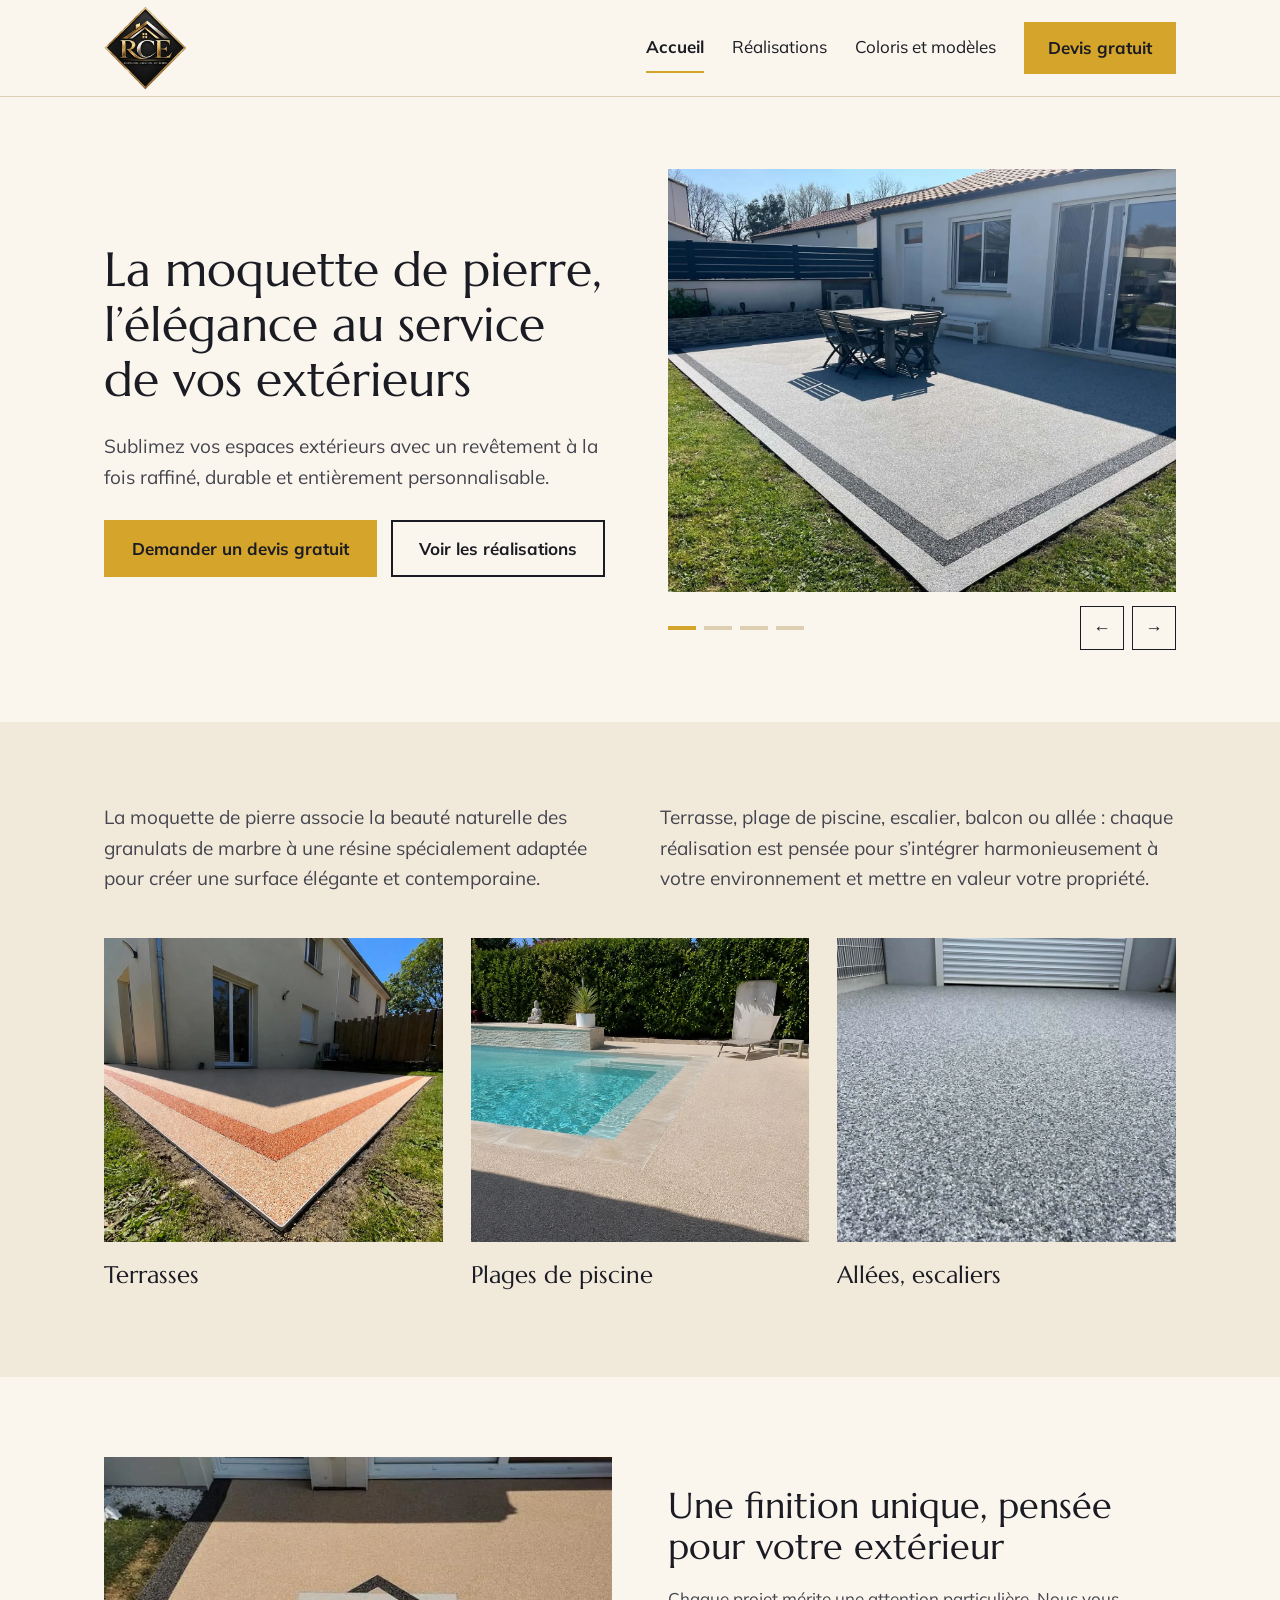
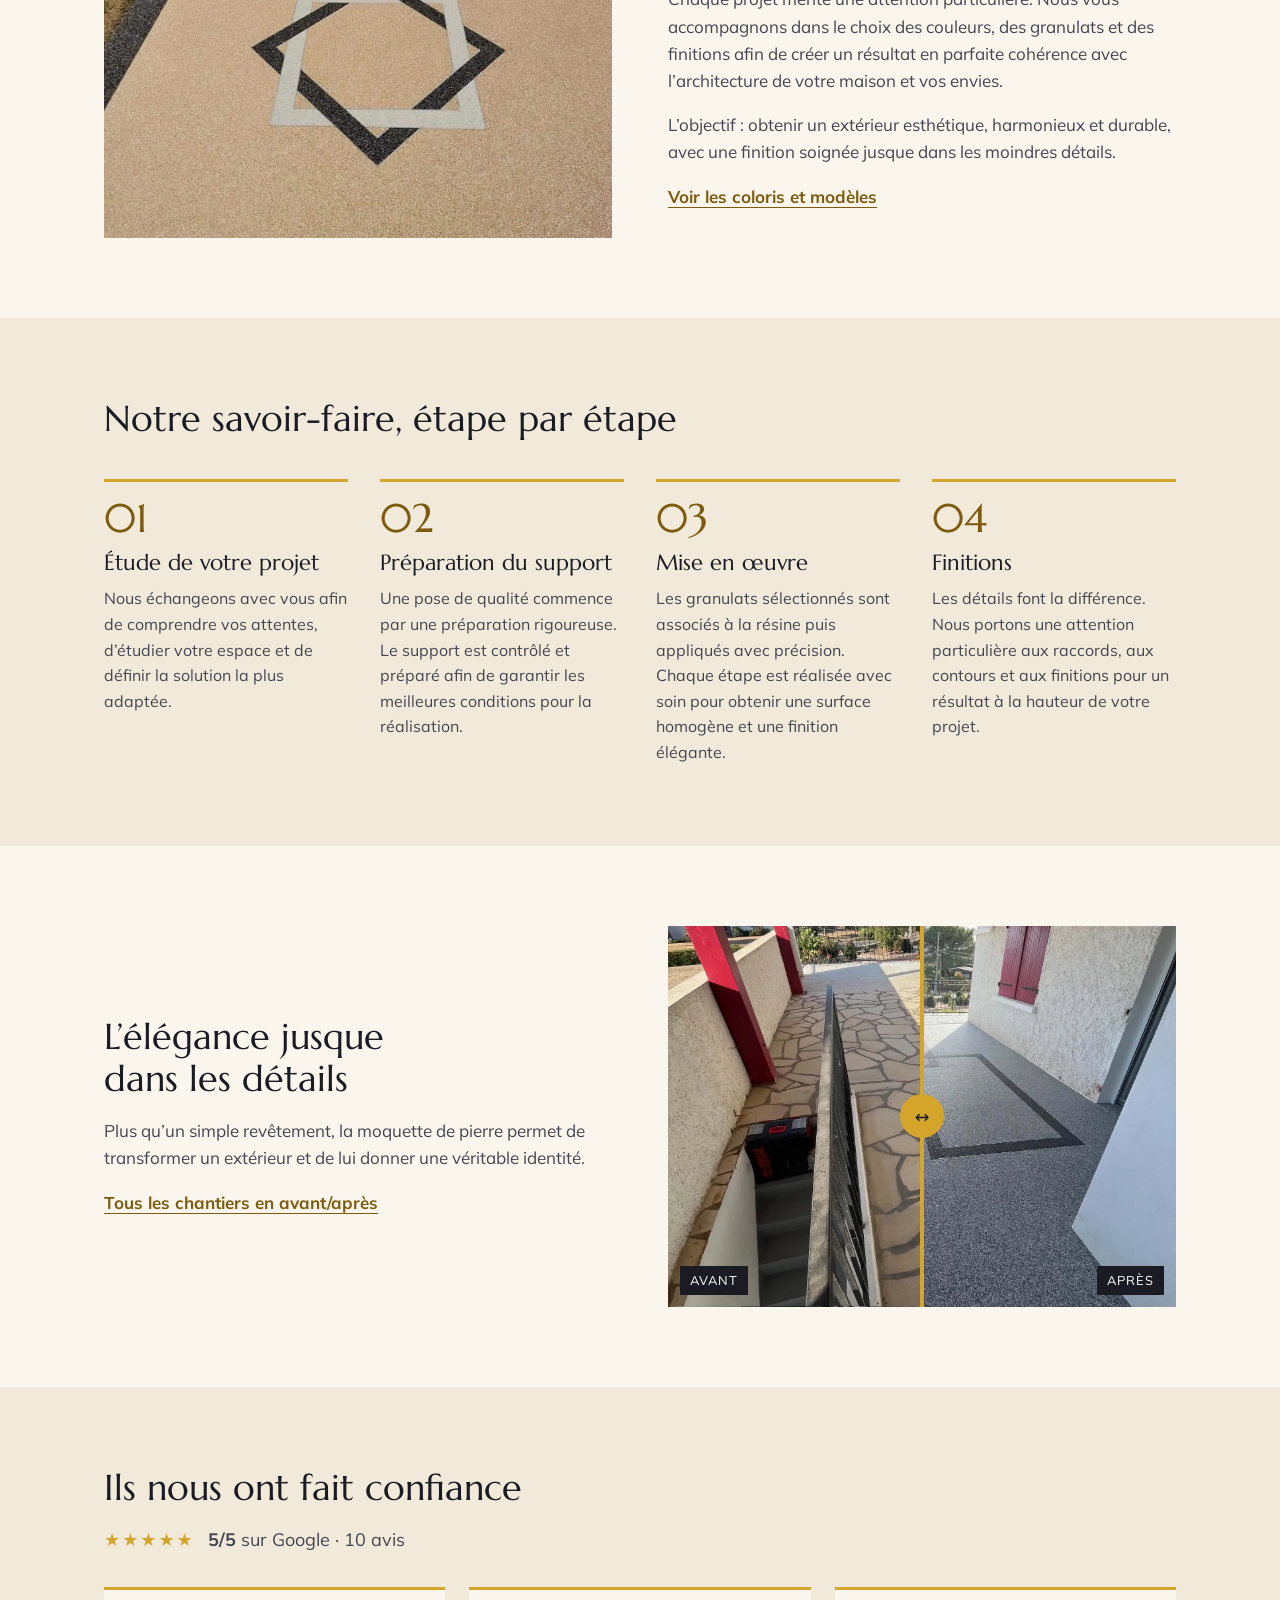
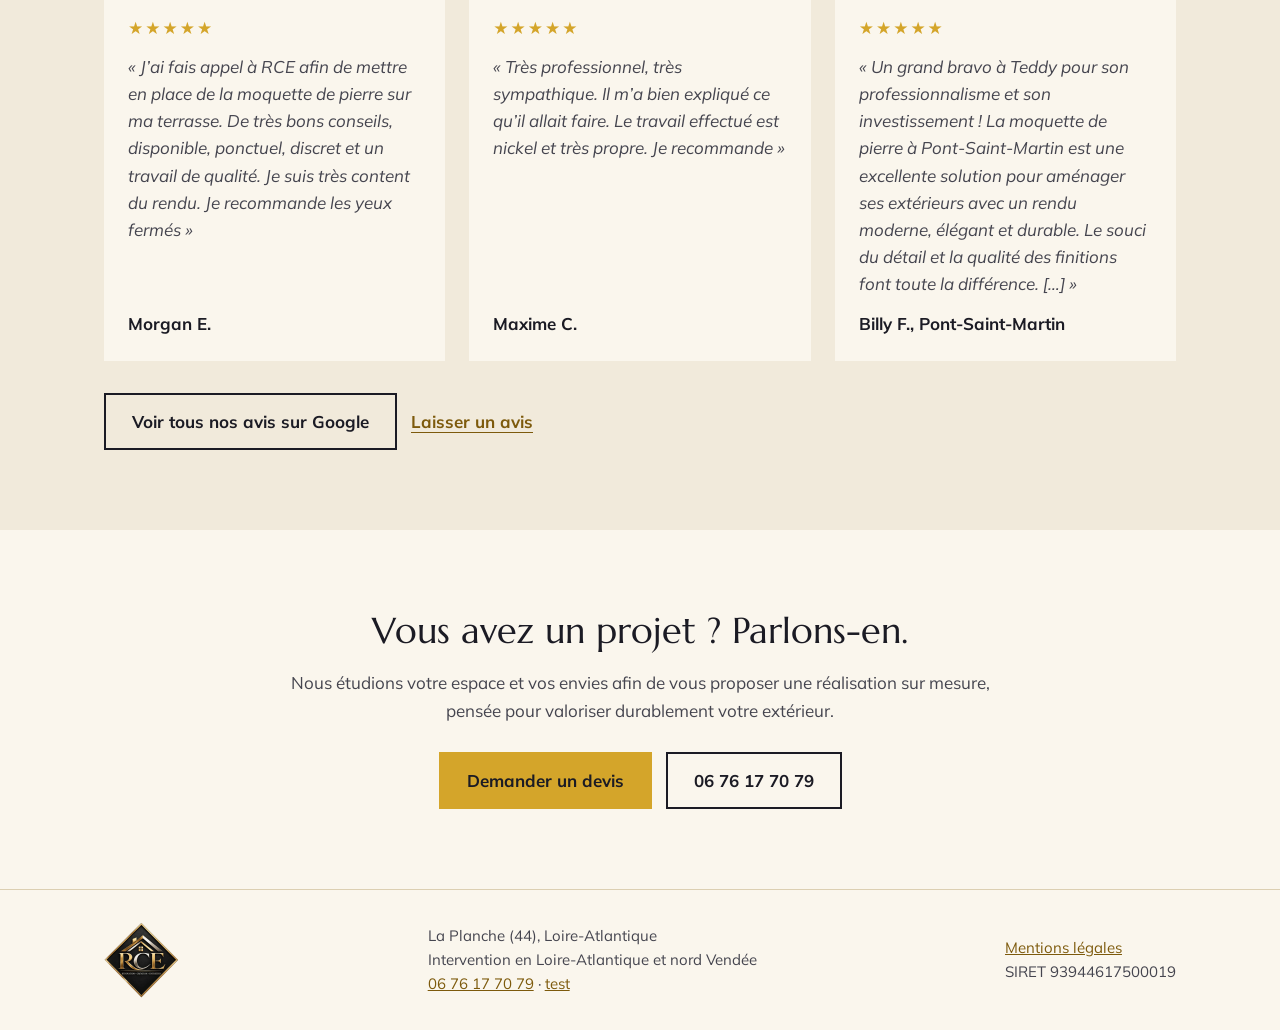
==== commit 272686a1: "correction orthographe" ====
--- a/index.html
+++ b/index.html
@@ -96,7 +96,7 @@
     <section class="section fond-sable">
       <div class="conteneur">
         <div class="intro">
-          <p>La moquette de pierre associe la beauté naturelle des granulats de pierre à une résine spécialement adaptée pour créer une surface élégante et contemporaine.</p>
+          <p>La moquette de pierre associe la beauté naturelle des granulats de marbre à une résine spécialement adaptée pour créer une surface élégante et contemporaine.</p>
           <p>Terrasse, plage de piscine, escalier, balcon ou allée : chaque réalisation est pensée pour s’intégrer harmonieusement à votre environnement et mettre en valeur votre propriété.</p>
         </div>
         <div class="cartes">
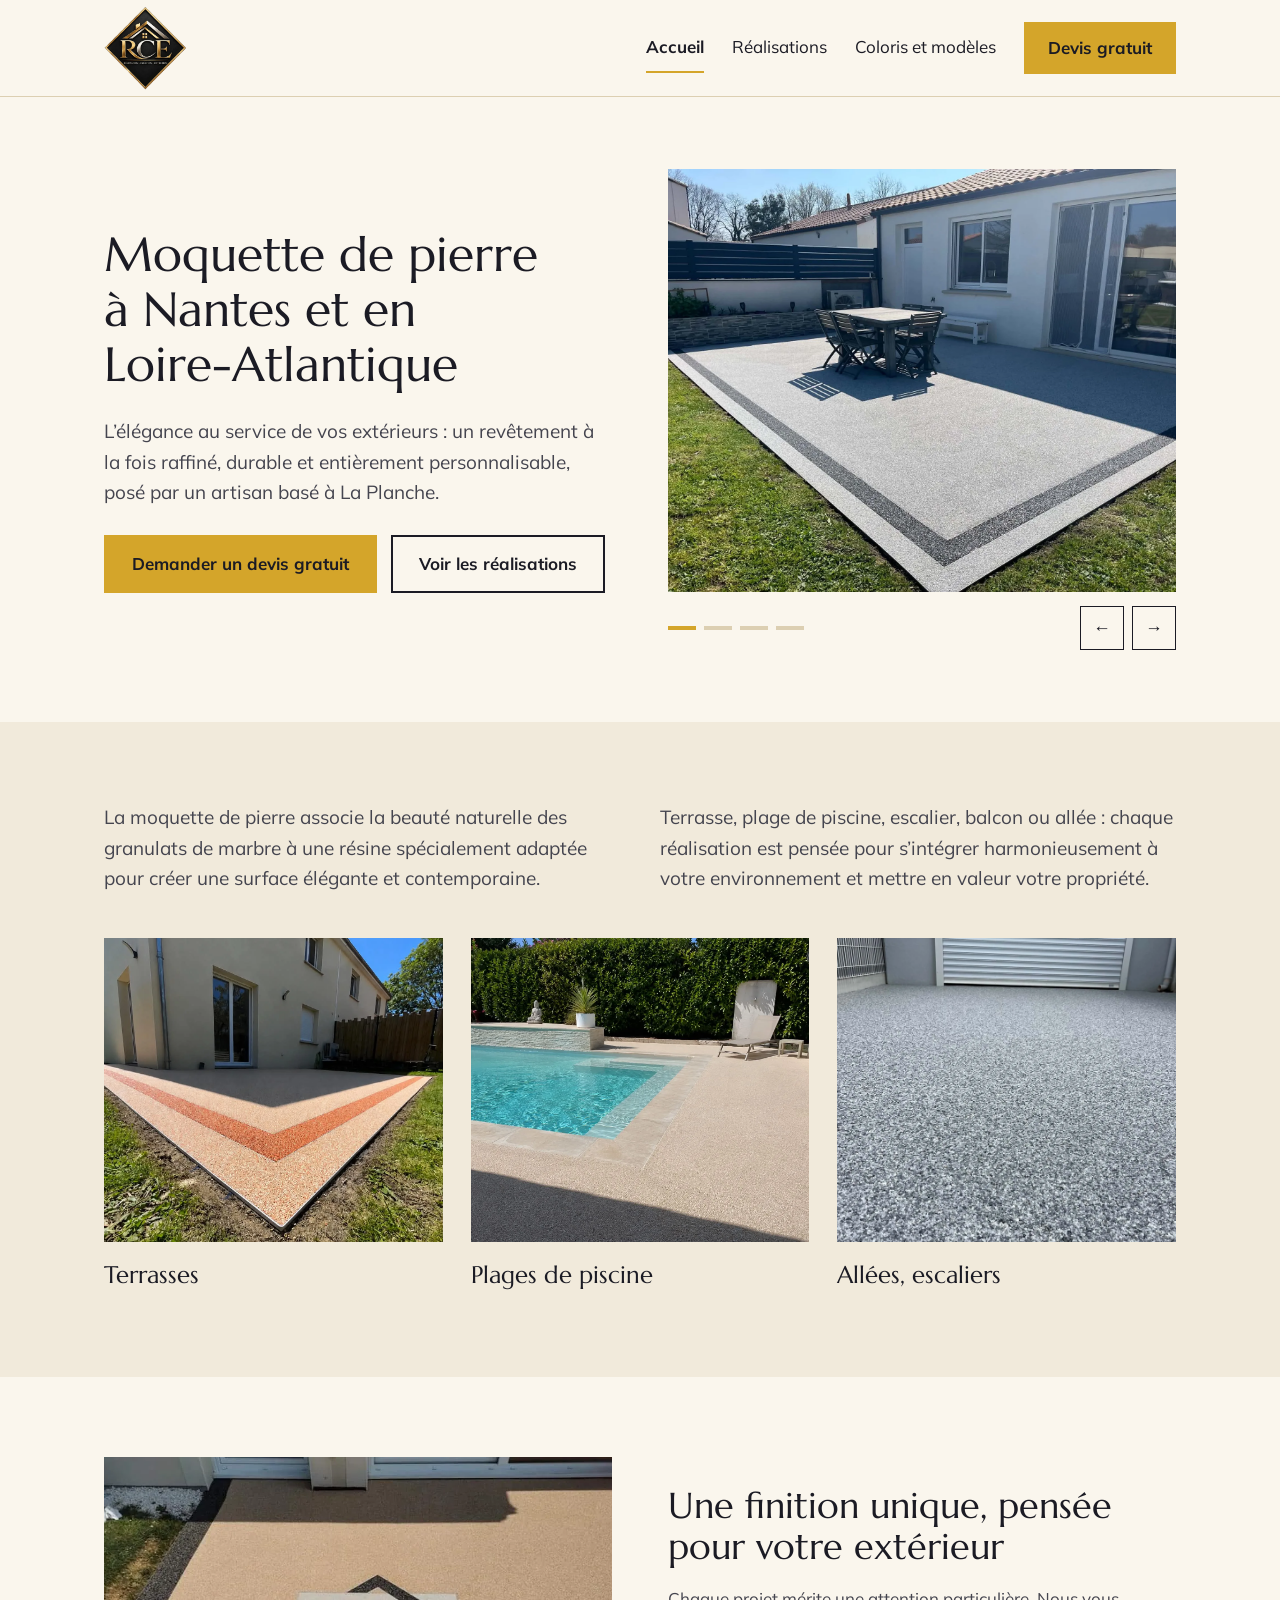
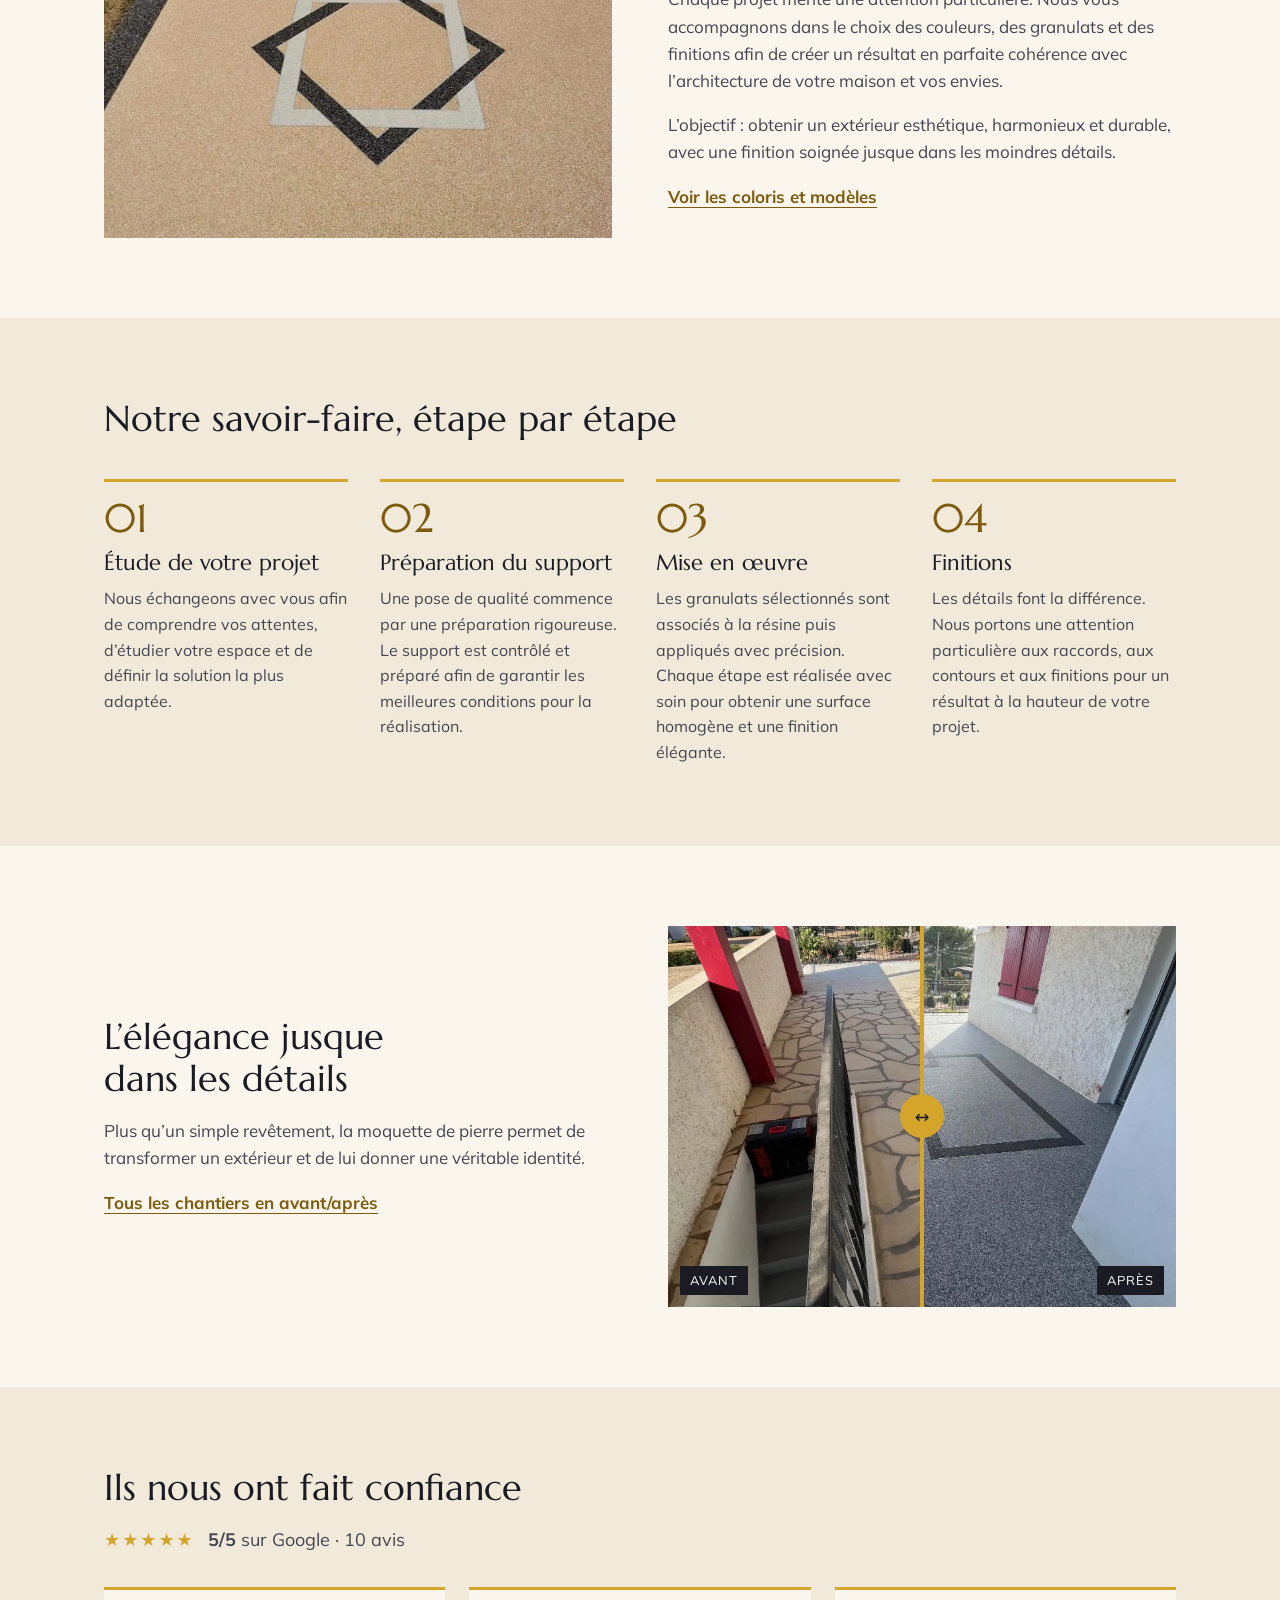
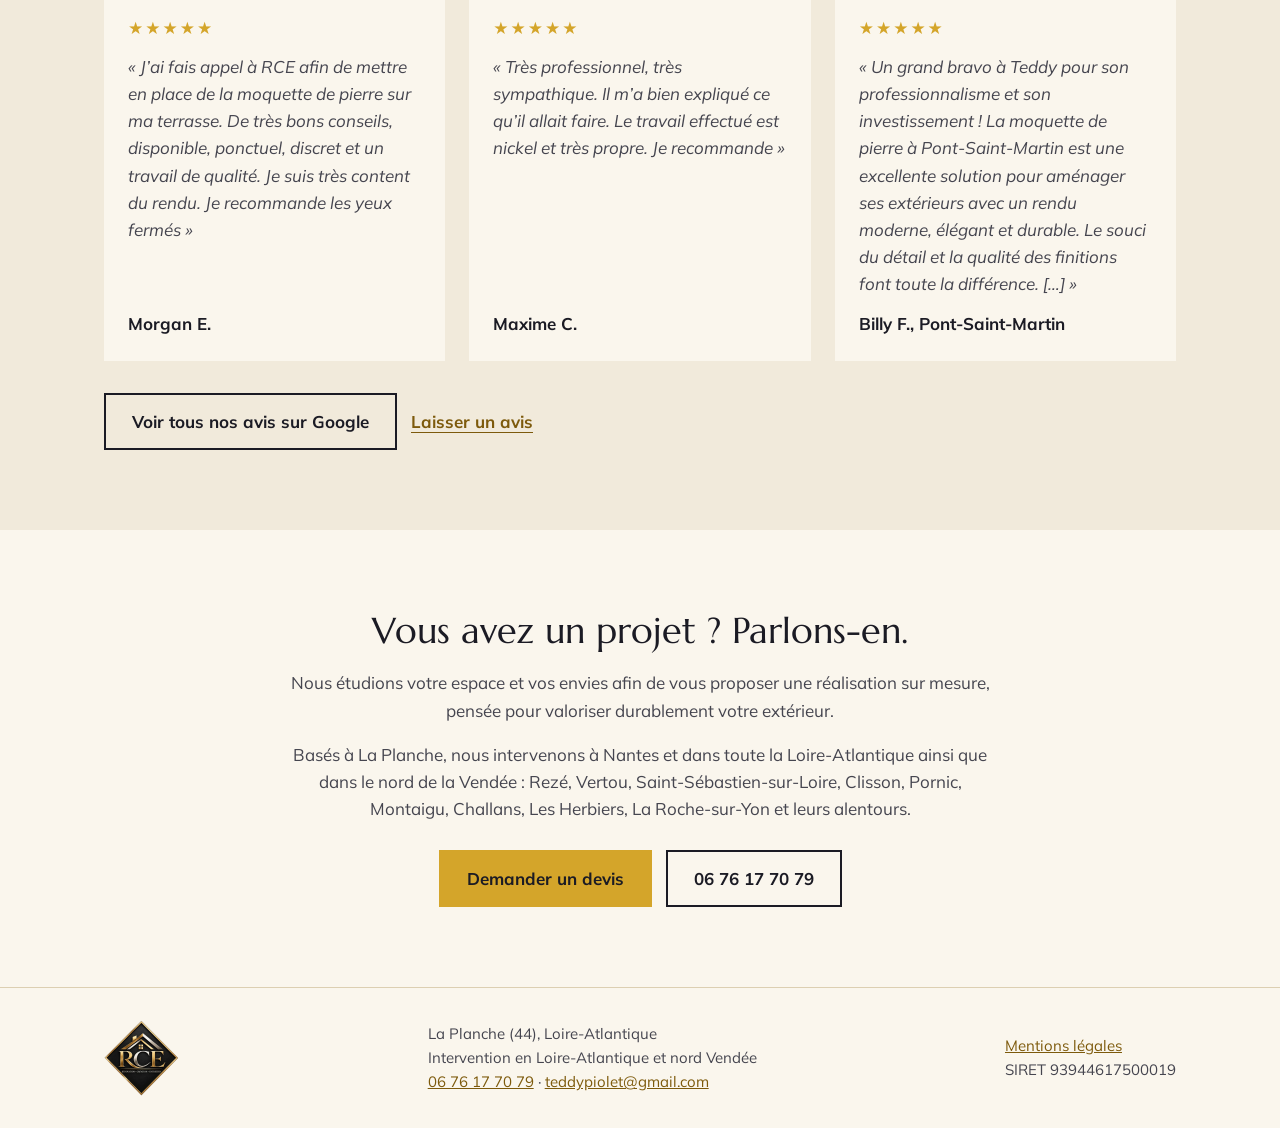
==== commit 4d9689d0: "changement adresse mail" ====
--- a/index.html
+++ b/index.html
@@ -4,13 +4,12 @@
   <meta charset="utf-8">
   <meta name="viewport" content="width=device-width, initial-scale=1">
 
-  <!-- À REMPLACER avant la mise en ligne : www.rce-moquette-de-pierre.fr, [VILLE], [TÉLÉPHONE], [E-MAIL], [NUMÉRO], [XX] -->
-  <title>Moquette de pierre à Nantes et alentours | RCE</title>
-  <meta name="description" content="RCE pose votre moquette de pierre à Nantes et alentours : terrasse, plage de piscine, escalier, balcon, allée. Un revêtement raffiné, durable et personnalisable. Devis gratuit.">
+  <title>Moquette de pierre à Nantes et en Loire-Atlantique | RCE La Planche</title>
+  <meta name="description" content="Artisan basé à La Planche, RCE pose votre moquette de pierre à Nantes, en Loire-Atlantique et dans le nord de la Vendée : terrasse, allée, plage de piscine, escalier. Devis gratuit.">
   <link rel="canonical" href="https://www.rce-moquette-de-pierre.fr/">
 
   <meta property="og:type" content="website">
-  <meta property="og:title" content="Moquette de pierre à Nantes et alentours | RCE">
+  <meta property="og:title" content="Moquette de pierre à Nantes et en Loire-Atlantique | RCE">
   <meta property="og:description" content="Terrasses, plages de piscine, escaliers, balcons et allées en moquette de pierre. Devis gratuit.">
   <meta property="og:image" content="https://www.rce-moquette-de-pierre.fr/img/photos/projet-4-apres-2.webp">
 
@@ -25,18 +24,95 @@
   {
     "@context": "https://schema.org",
     "@type": "HomeAndConstructionBusiness",
-    "name": "RCE",
-    "description": "Pose de moquette de pierre : terrasses, plages de piscine, escaliers, balcons, allées.",
+    "name": "RCE-Moquette de pierre",
+    "alternateName": "RCE Rénovation Création Entretien",
+    "description": "Pose de moquette de pierre à Nantes, en Loire-Atlantique et dans le nord de la Vendée : terrasses, allées, plages de piscine, escaliers, balcons.",
     "url": "https://www.rce-moquette-de-pierre.fr/",
     "telephone": "+33676177079",
+    "email": "teddypiolet@gmail.com",
     "image": "https://www.rce-moquette-de-pierre.fr/img/photos/projet-4-apres-2.webp",
+    "logo": "https://www.rce-moquette-de-pierre.fr/img/logo/logo-rce-losange.webp",
     "address": {
       "@type": "PostalAddress",
       "addressLocality": "La Planche",
+      "postalCode": "44140",
       "addressRegion": "Loire-Atlantique",
       "addressCountry": "FR"
     },
-    "areaServed": ["Loire-Atlantique", "Vendée", "Nantes", "La Planche"]
+    "areaServed": [
+      {
+        "@type": "City",
+        "name": "La Planche"
+      },
+      {
+        "@type": "City",
+        "name": "Nantes"
+      },
+      {
+        "@type": "City",
+        "name": "Rezé"
+      },
+      {
+        "@type": "City",
+        "name": "Vertou"
+      },
+      {
+        "@type": "City",
+        "name": "Saint-Sébastien-sur-Loire"
+      },
+      {
+        "@type": "City",
+        "name": "Clisson"
+      },
+      {
+        "@type": "City",
+        "name": "Pornic"
+      },
+      {
+        "@type": "City",
+        "name": "Montaigu-Vendée"
+      },
+      {
+        "@type": "City",
+        "name": "Challans"
+      },
+      {
+        "@type": "City",
+        "name": "Les Herbiers"
+      },
+      {
+        "@type": "City",
+        "name": "La Roche-sur-Yon"
+      },
+      {
+        "@type": "AdministrativeArea",
+        "name": "Loire-Atlantique"
+      },
+      {
+        "@type": "AdministrativeArea",
+        "name": "Vendée"
+      }
+    ],
+    "openingHoursSpecification": [
+      {
+        "@type": "OpeningHoursSpecification",
+        "dayOfWeek": [
+          "Monday",
+          "Tuesday",
+          "Wednesday",
+          "Thursday",
+          "Friday"
+        ],
+        "opens": "09:00",
+        "closes": "19:00"
+      },
+      {
+        "@type": "OpeningHoursSpecification",
+        "dayOfWeek": "Saturday",
+        "opens": "09:00",
+        "closes": "12:00"
+      }
+    ]
   }
   </script>
 </head>
@@ -66,8 +142,8 @@
     <!-- HAUT DE PAGE -->
     <section class="conteneur hero">
       <div class="hero-texte">
-        <h1>La moquette de pierre, l’élégance au service de vos extérieurs</h1>
-        <p class="accroche">Sublimez vos espaces extérieurs avec un revêtement à la fois raffiné, durable et entièrement personnalisable.</p>
+        <h1>Moquette de pierre à Nantes et en Loire-Atlantique</h1>
+        <p class="accroche">L’élégance au service de vos extérieurs : un revêtement à la fois raffiné, durable et entièrement personnalisable, posé par un artisan basé à La Planche.</p>
         <div class="actions">
           <a class="bouton" href="contact.html">Demander un devis gratuit</a>
           <a class="bouton bouton-contour" href="realisations.html">Voir les réalisations</a>
@@ -101,7 +177,7 @@
         </div>
         <div class="cartes">
           <a class="carte" href="realisations.html">
-            <img class="carte-photo" src="img/photos/projet-3-apres.webp" alt="Terrasse en moquette de pierre" loading="lazy">
+            <img class="carte-photo" src="img/photos/projet-3-apres.webp" alt="Terrasse en moquette de pierre à Saint-Léger-les-Vignes" loading="lazy">
             <span class="carte-titre">Terrasses</span>
           </a>
           <a class="carte" href="realisations.html">
@@ -109,7 +185,7 @@
             <span class="carte-titre">Plages de piscine</span>
           </a>
           <a class="carte" href="realisations.html">
-            <img class="carte-photo" src="img/photos/projet-1-apres-2.webp" alt="Allée en moquette de pierre" loading="lazy">
+            <img class="carte-photo" src="img/photos/projet-1-apres-2.webp" alt="Allée de garage en moquette de pierre à Vertou" loading="lazy">
             <span class="carte-titre">Allées, escaliers</span>
           </a>
         </div>
@@ -216,6 +292,7 @@
       <div class="conteneur appel">
         <h2>Vous avez un projet ? Parlons-en.</h2>
         <p>Nous étudions votre espace et vos envies afin de vous proposer une réalisation sur mesure, pensée pour valoriser durablement votre extérieur.</p>
+        <p class="zone">Basés à La Planche, nous intervenons à Nantes et dans toute la Loire-Atlantique ainsi que dans le nord de la Vendée : Rezé, Vertou, Saint-Sébastien-sur-Loire, Clisson, Pornic, Montaigu, Challans, Les Herbiers, La Roche-sur-Yon et leurs alentours.</p>
         <div class="actions">
           <a class="bouton" href="contact.html">Demander un devis</a>
           <a class="bouton bouton-contour" href="tel:+33676177079">06 76 17 70 79</a>
@@ -228,7 +305,7 @@
   <footer class="pied">
     <div class="conteneur pied-contenu">
       <img src="img/logo/logo-rce-losange.webp" alt="RCE" width="1163" height="1172">
-      <p>La Planche (44), Loire-Atlantique<br>Intervention en Loire-Atlantique et nord Vendée<br><a href="tel:+33676177079">06 76 17 70 79</a> · <a href="mailto:[E-MAIL]">test</a></p>
+      <p>La Planche (44), Loire-Atlantique<br>Intervention en Loire-Atlantique et nord Vendée<br><a href="tel:+33676177079">06 76 17 70 79</a> · <a href="mailto:teddypiolet@gmail.com">teddypiolet@gmail.com</a></p>
       <p><a href="mentions-legales.html">Mentions légales</a><br>SIRET 93944617500019</p>
     </div>
   </footer>
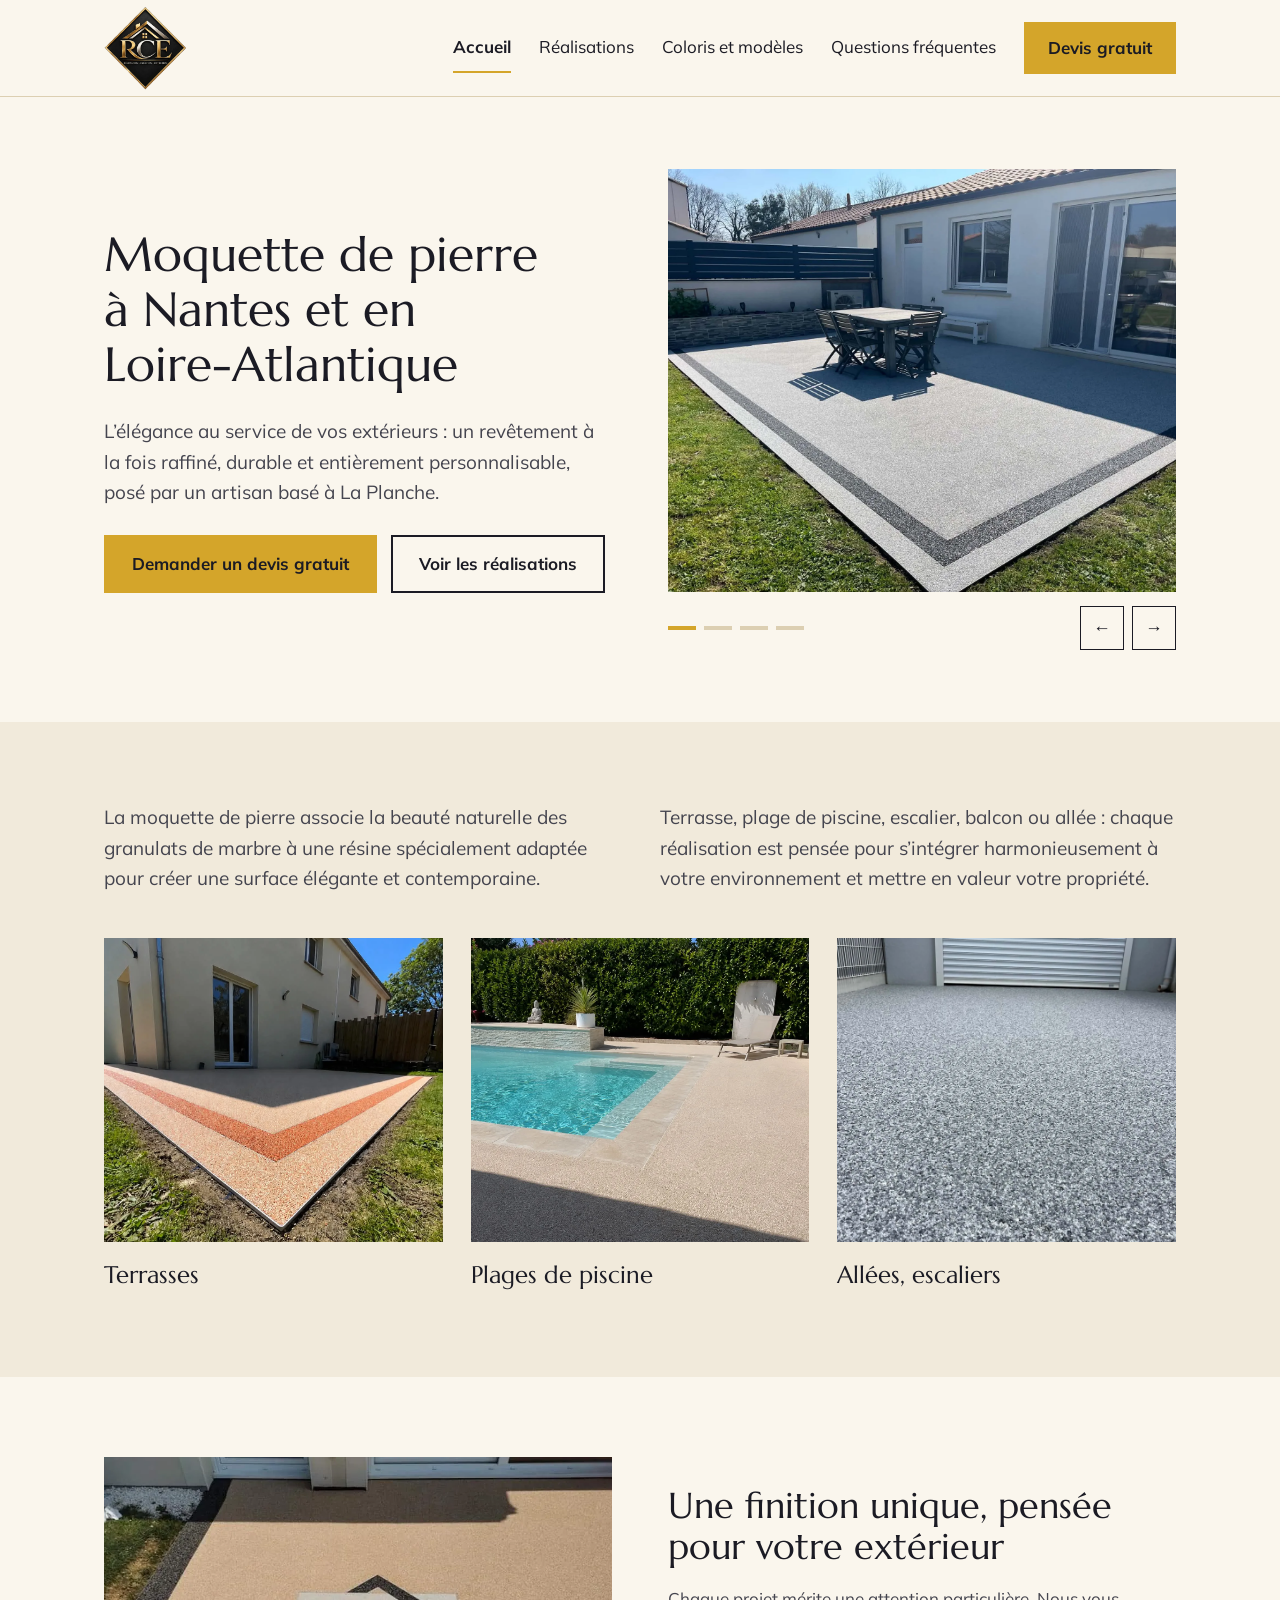
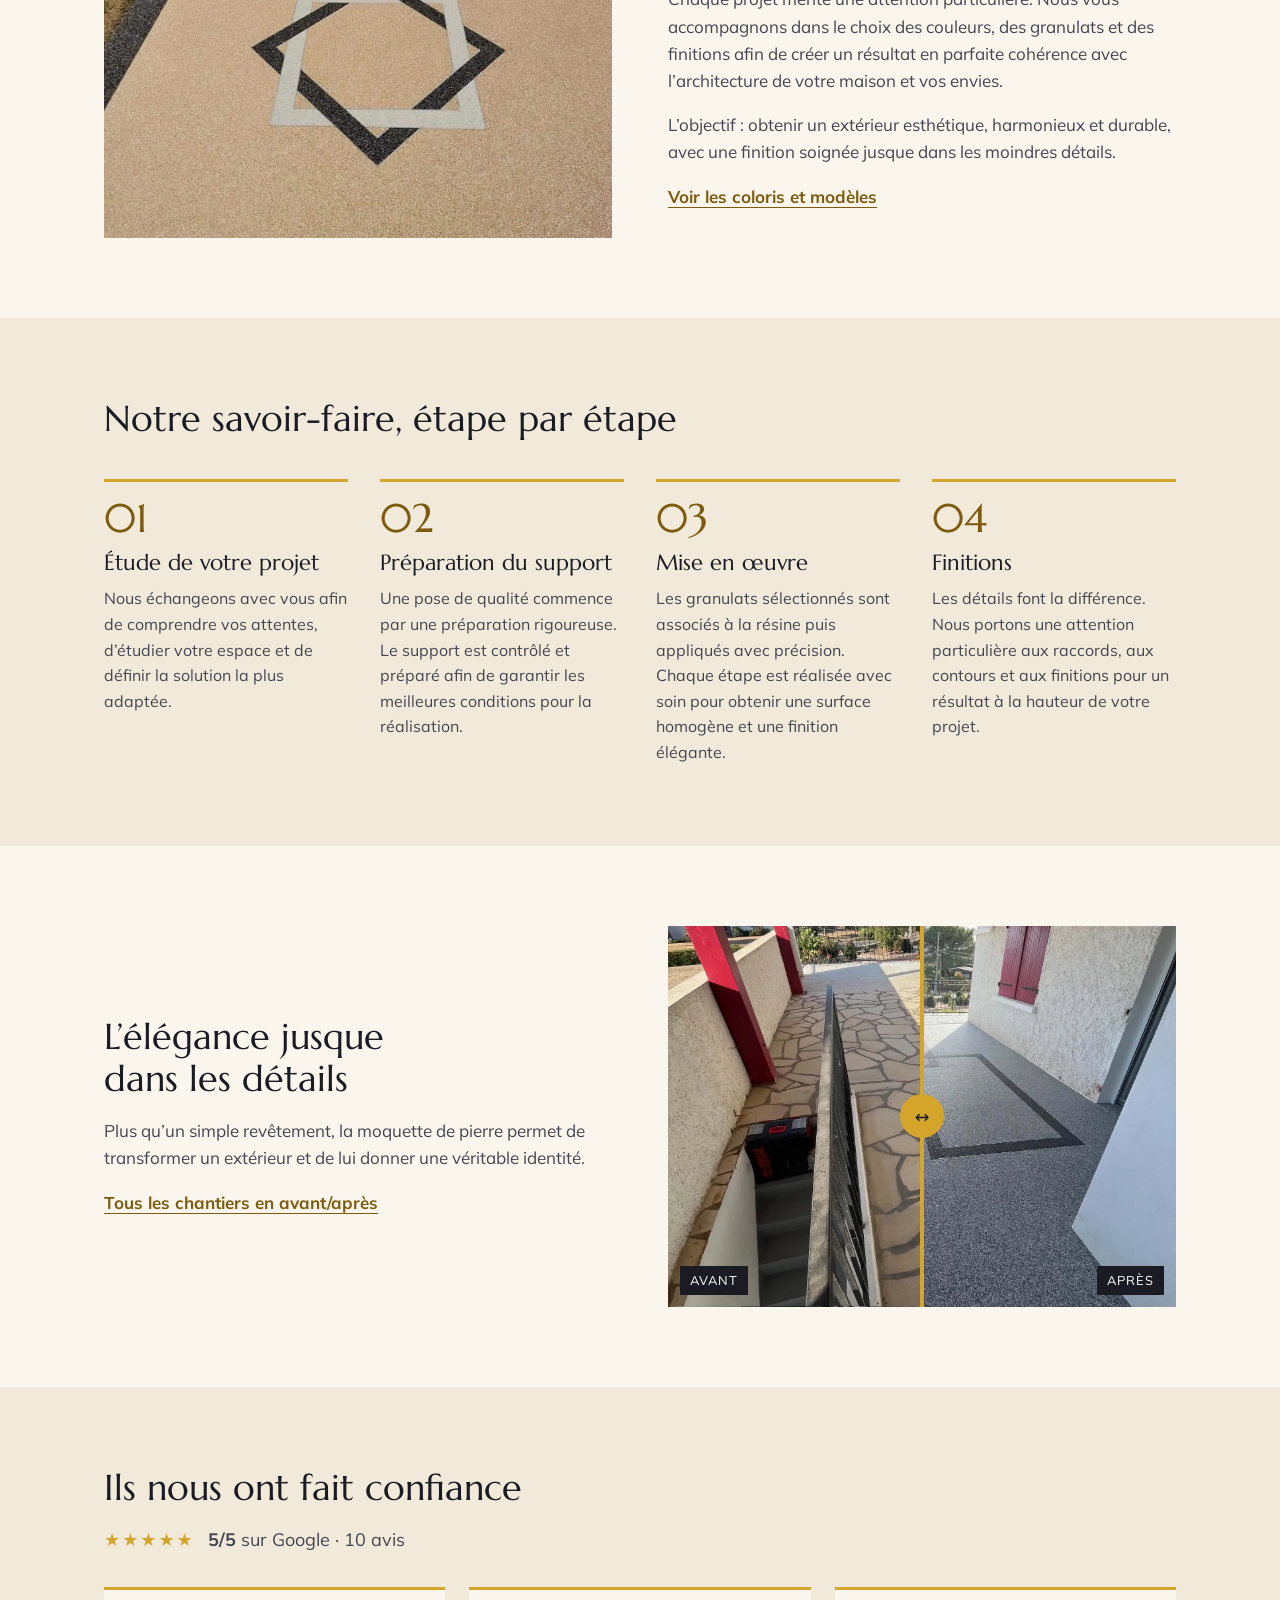
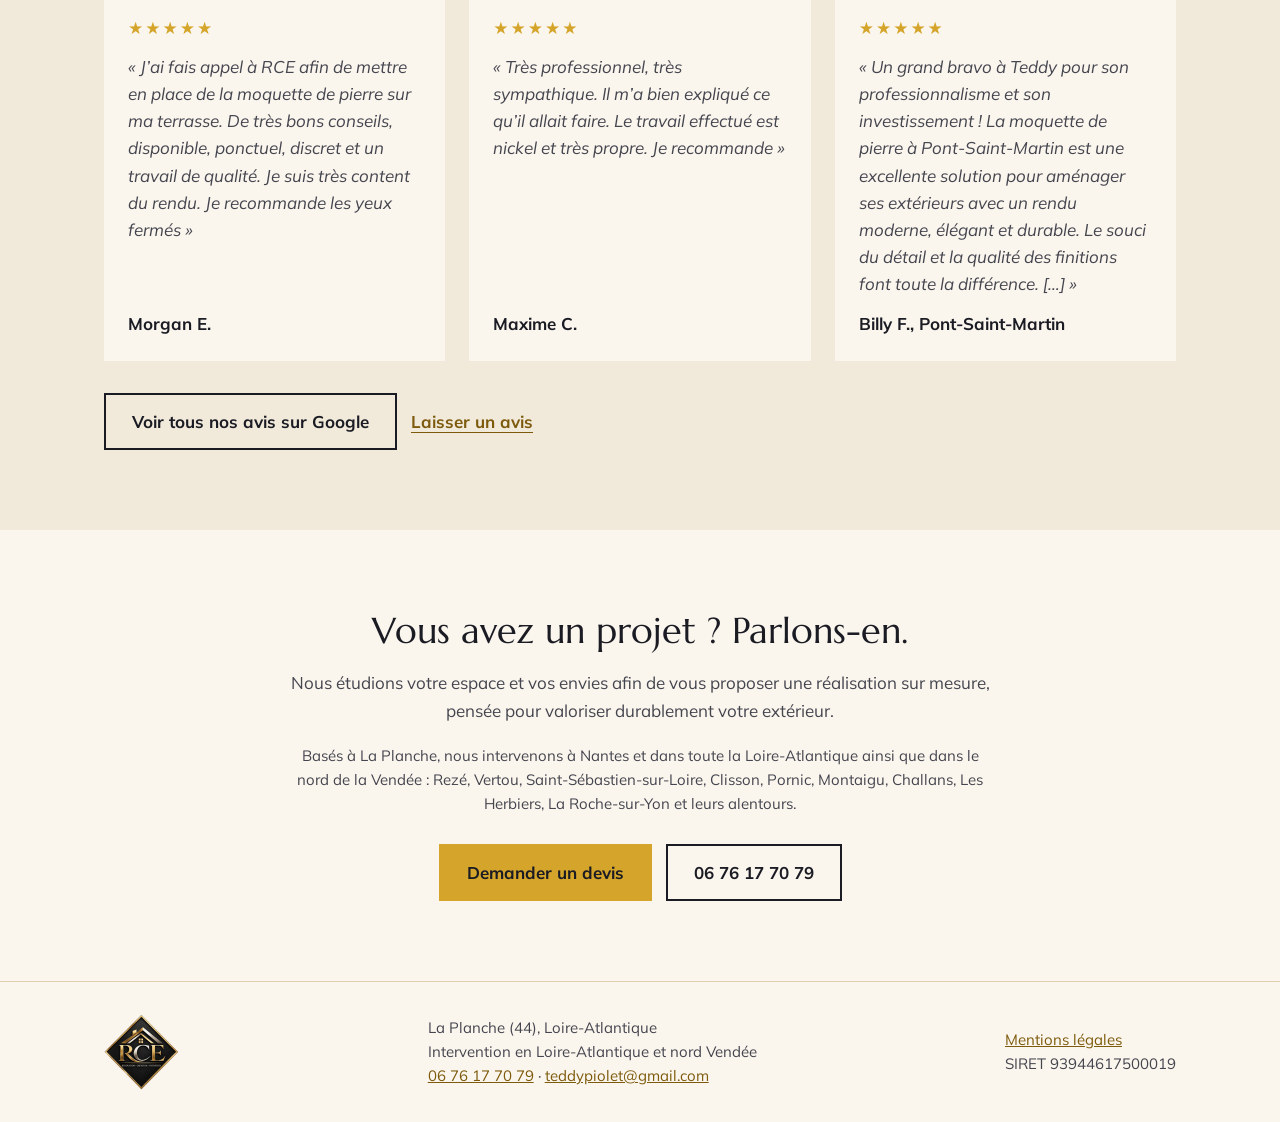
==== commit 15568d67: "changement menu" ====
--- a/index.html
+++ b/index.html
@@ -132,6 +132,7 @@
         <a href="index.html" aria-current="page">Accueil</a>
         <a href="realisations.html">Réalisations</a>
         <a href="coloris-modeles.html">Coloris et modèles</a>
+        <a href="faq.html">Questions fréquentes</a>
         <a class="bouton bouton-petit" href="contact.html">Devis gratuit</a>
       </nav>
     </div>
--- a/style.css
+++ b/style.css
@@ -274,6 +274,7 @@
 /* ---------- Appel au devis ---------- */
 .appel { max-width: 760px; text-align: center; }
 .appel .actions { justify-content: center; margin-top: 28px; }
+.appel .zone { font-size: .9375rem; margin-top: 20px; }
 
 /* ---------- Pied de page ---------- */
 .pied { border-top: 1px solid var(--trait); font-size: .9375rem; }
@@ -450,6 +451,16 @@
 .fond-sable .avis { background: var(--fond); }
 .avis-actions { margin-top: 32px; align-items: center; }
 
+/* ---------- Questions fréquentes ---------- */
+.faq { max-width: 760px; padding-bottom: clamp(56px, 8vw, 80px); }
+.faq h2 {
+  font-size: 1.45rem;
+  margin-top: 1.8em;
+  padding-top: 18px;
+  border-top: 1px solid var(--trait);
+}
+.faq h2:first-child { margin-top: 0; }
+
 /* ---------- Mentions légales ---------- */
 .legal { max-width: 760px; padding-bottom: clamp(56px, 8vw, 80px); }
 .legal h2 {
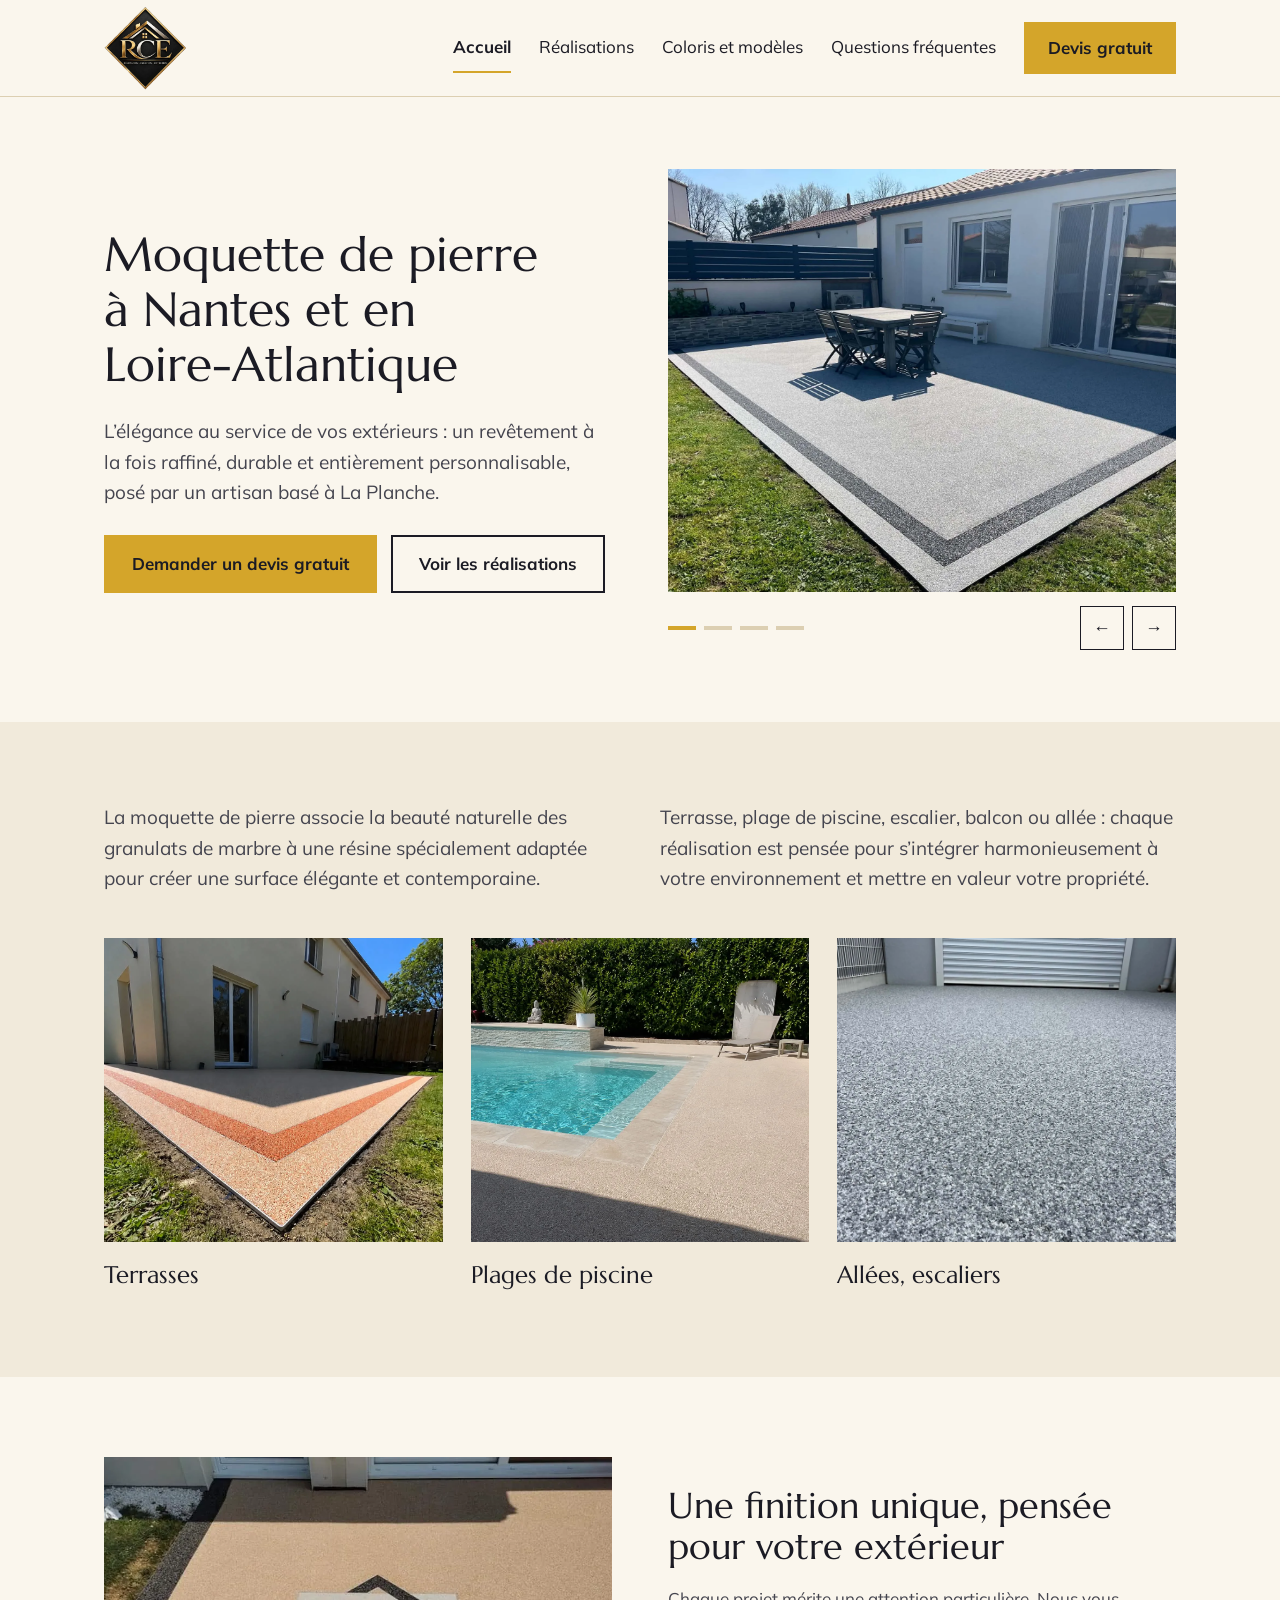
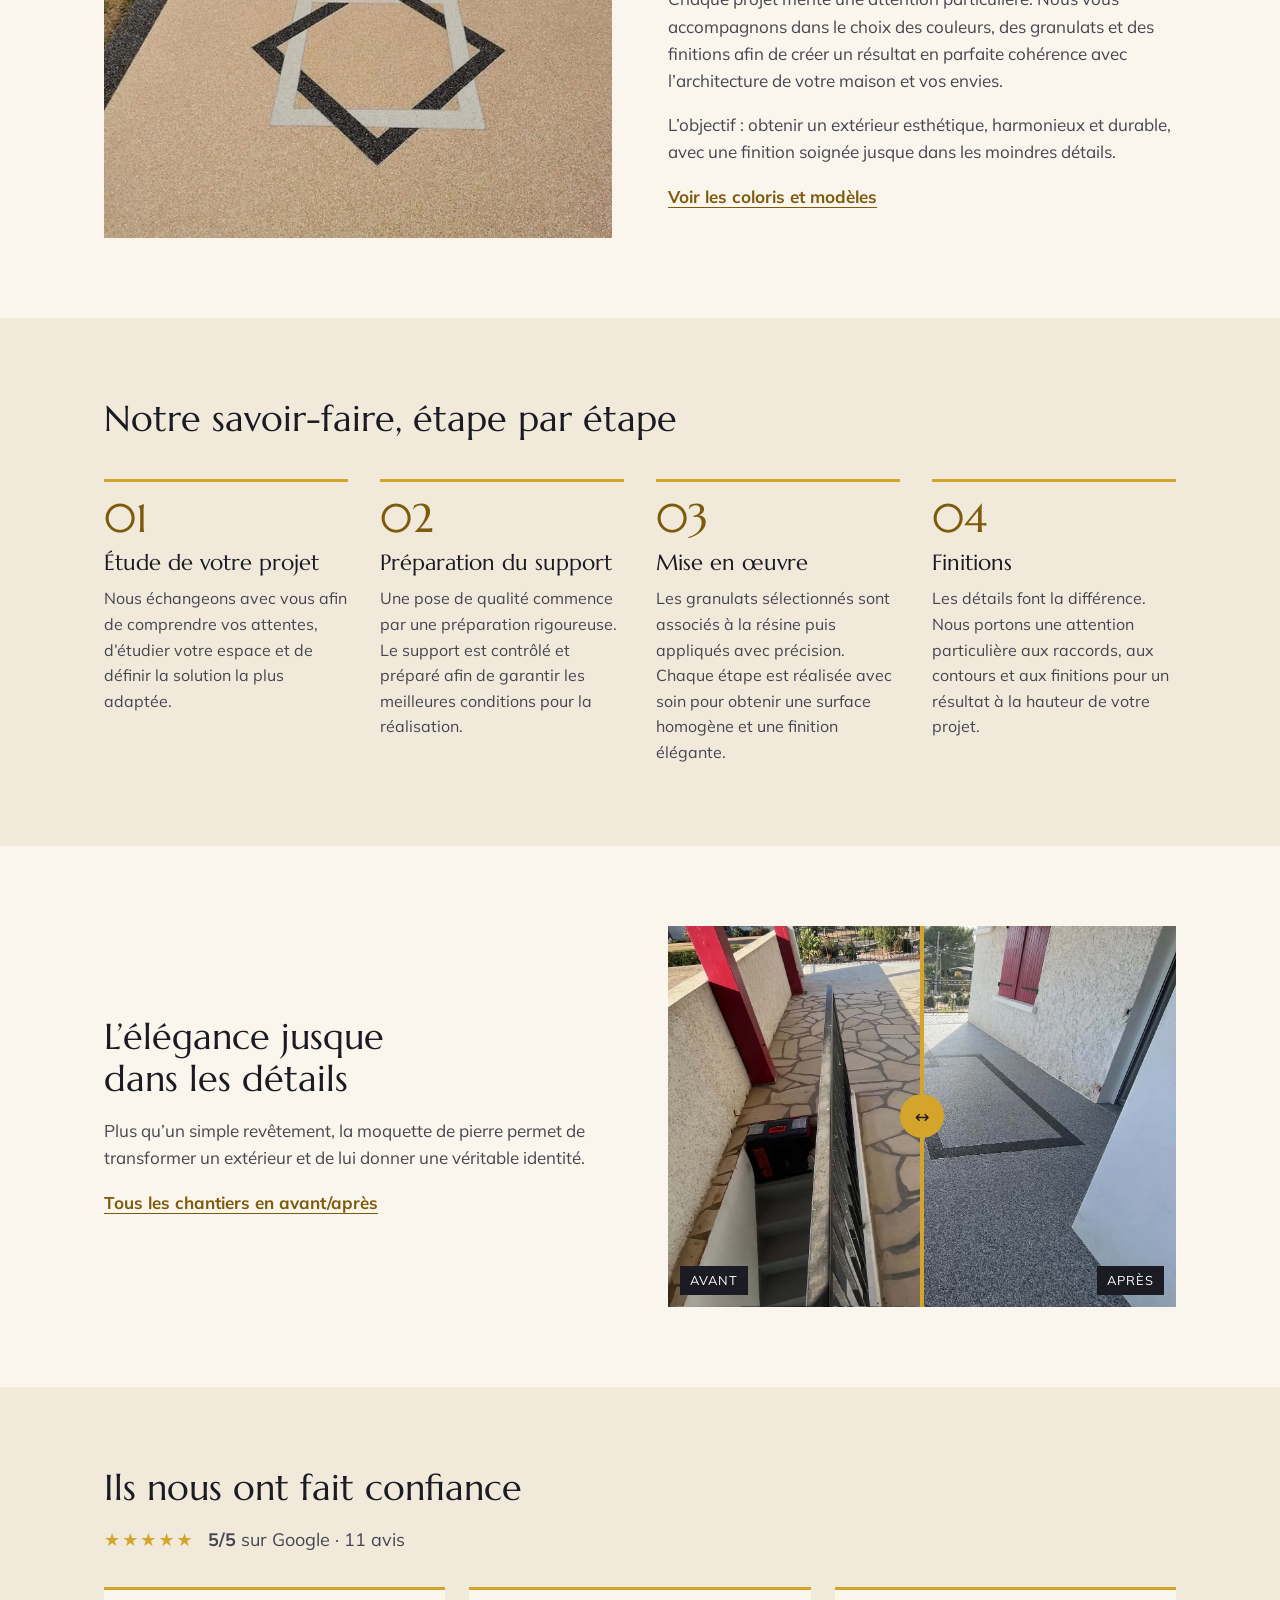
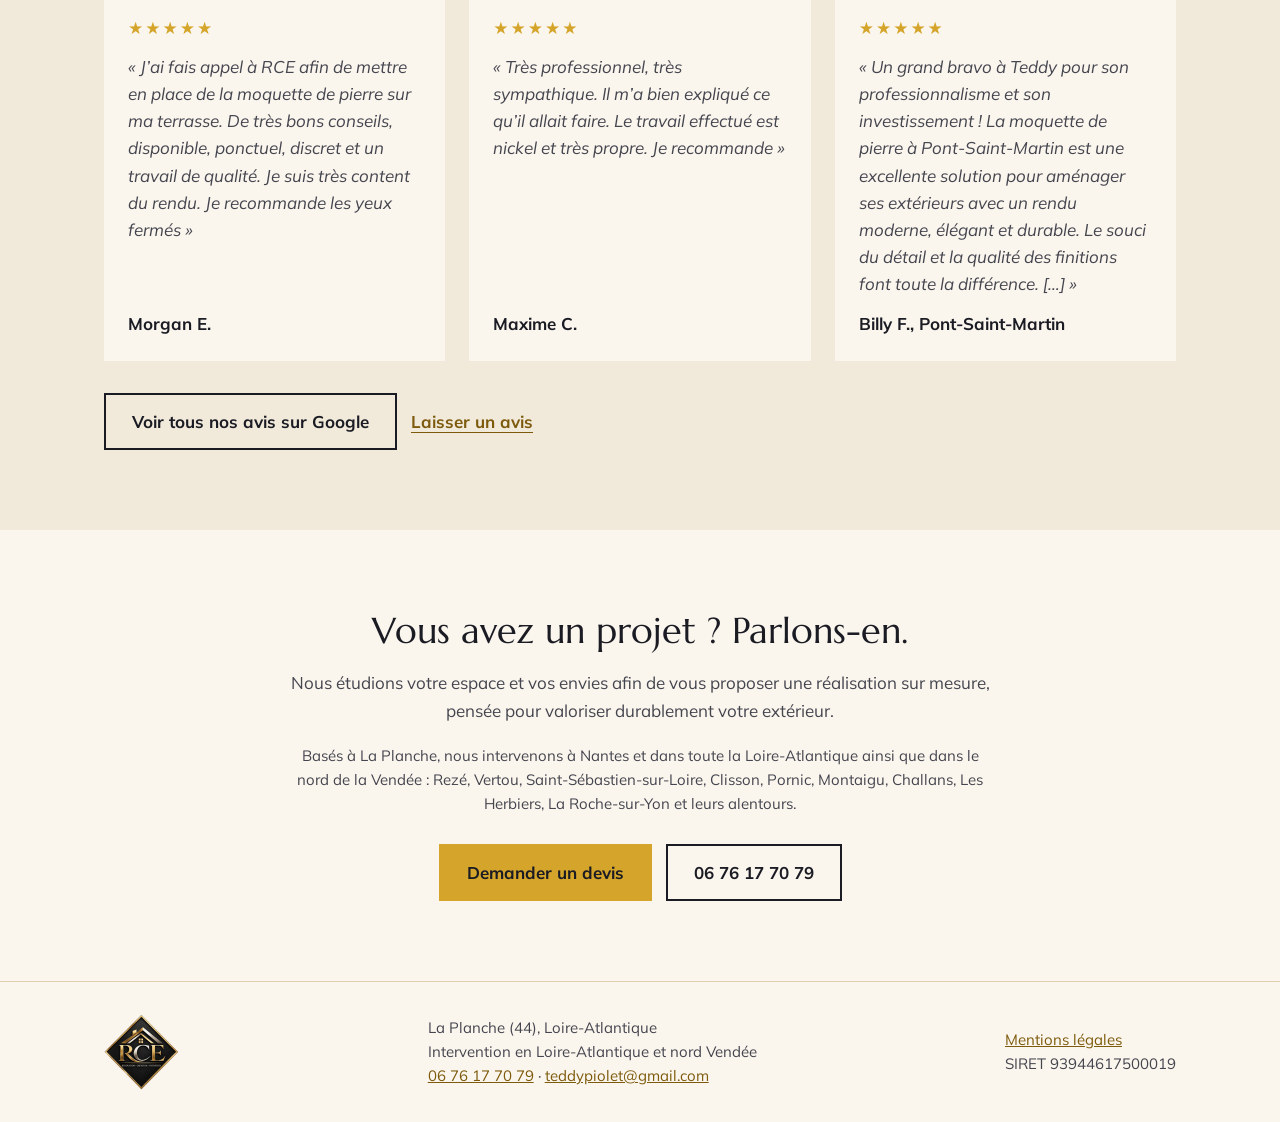
==== commit 2c0b8765: "avis à jour" ====
--- a/index.html
+++ b/index.html
@@ -260,7 +260,7 @@
         <h2>Ils nous ont fait confiance</h2>
         <p class="avis-resume">
           <span class="etoiles" aria-hidden="true">★★★★★</span>
-          <strong>5/5</strong> sur Google · 10 avis
+          <strong>5/5</strong> sur Google · 11 avis
         </p>
 
         <div class="avis-grille">
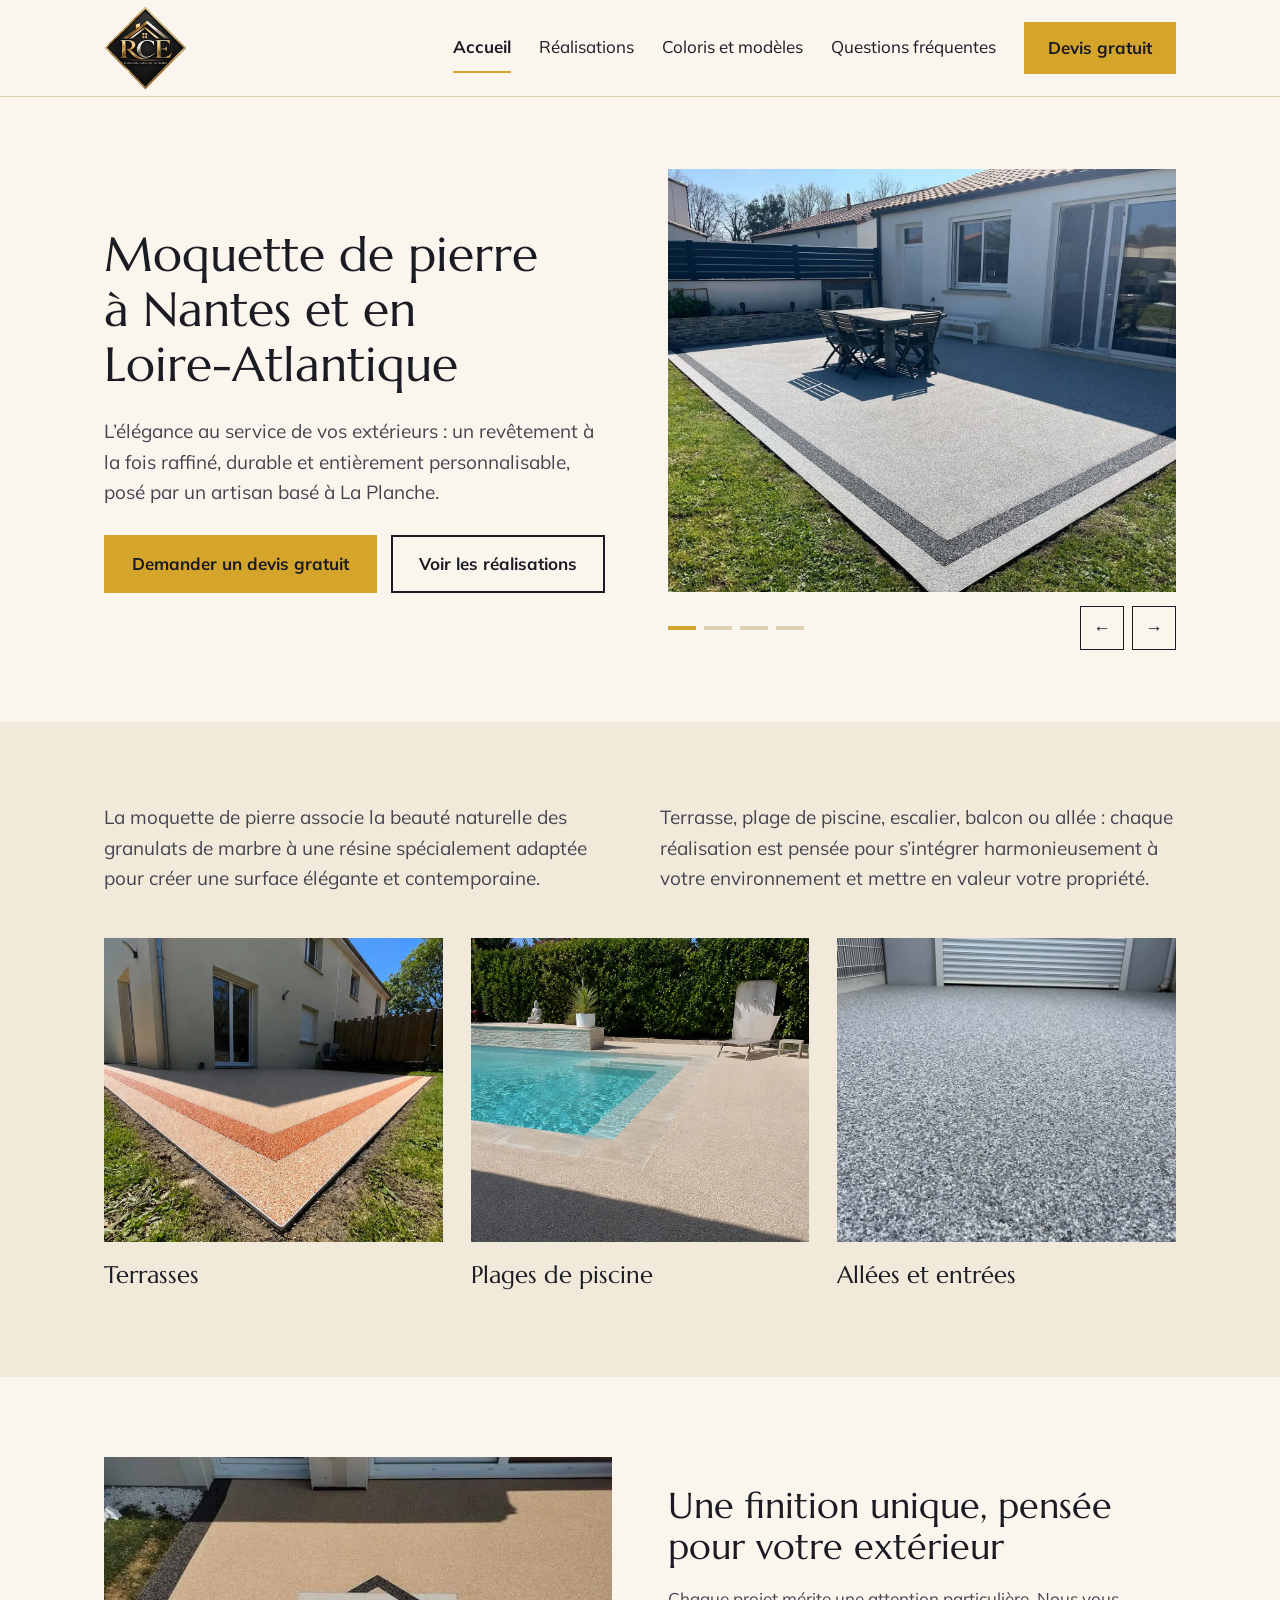
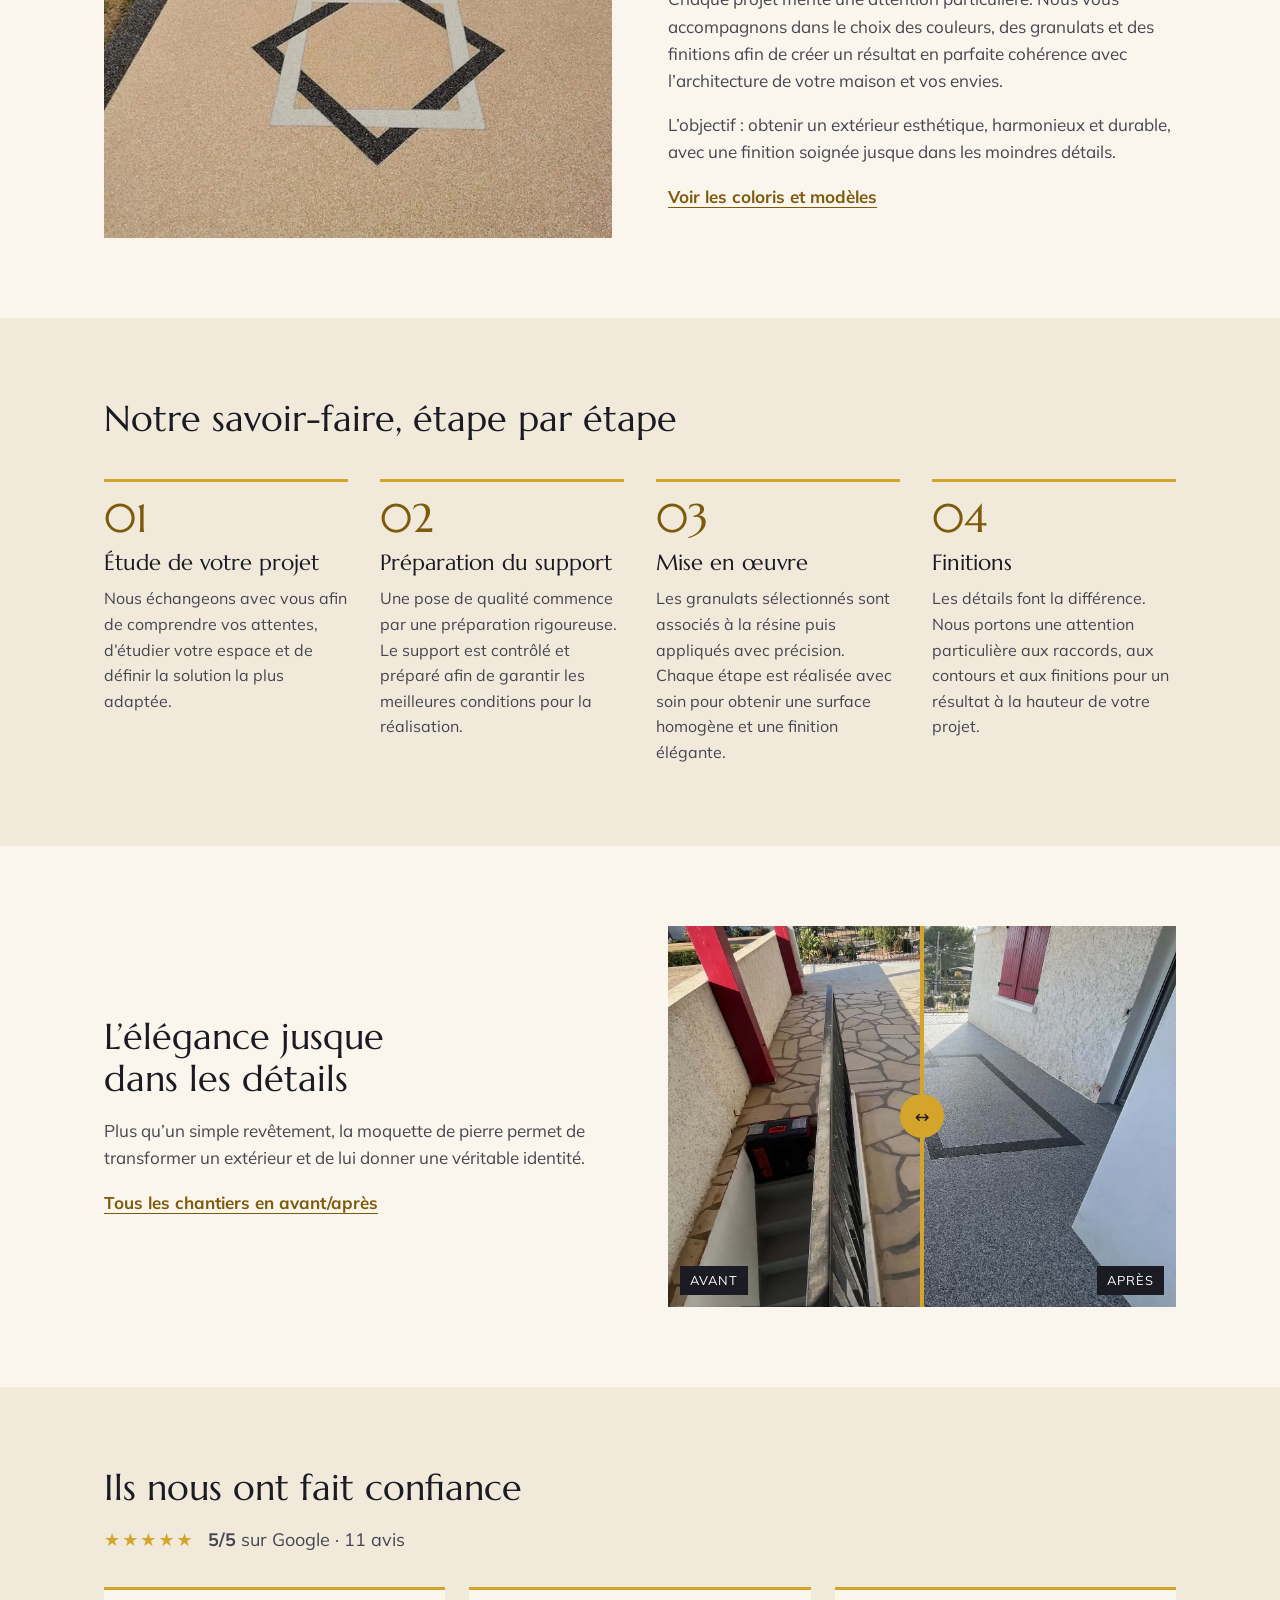
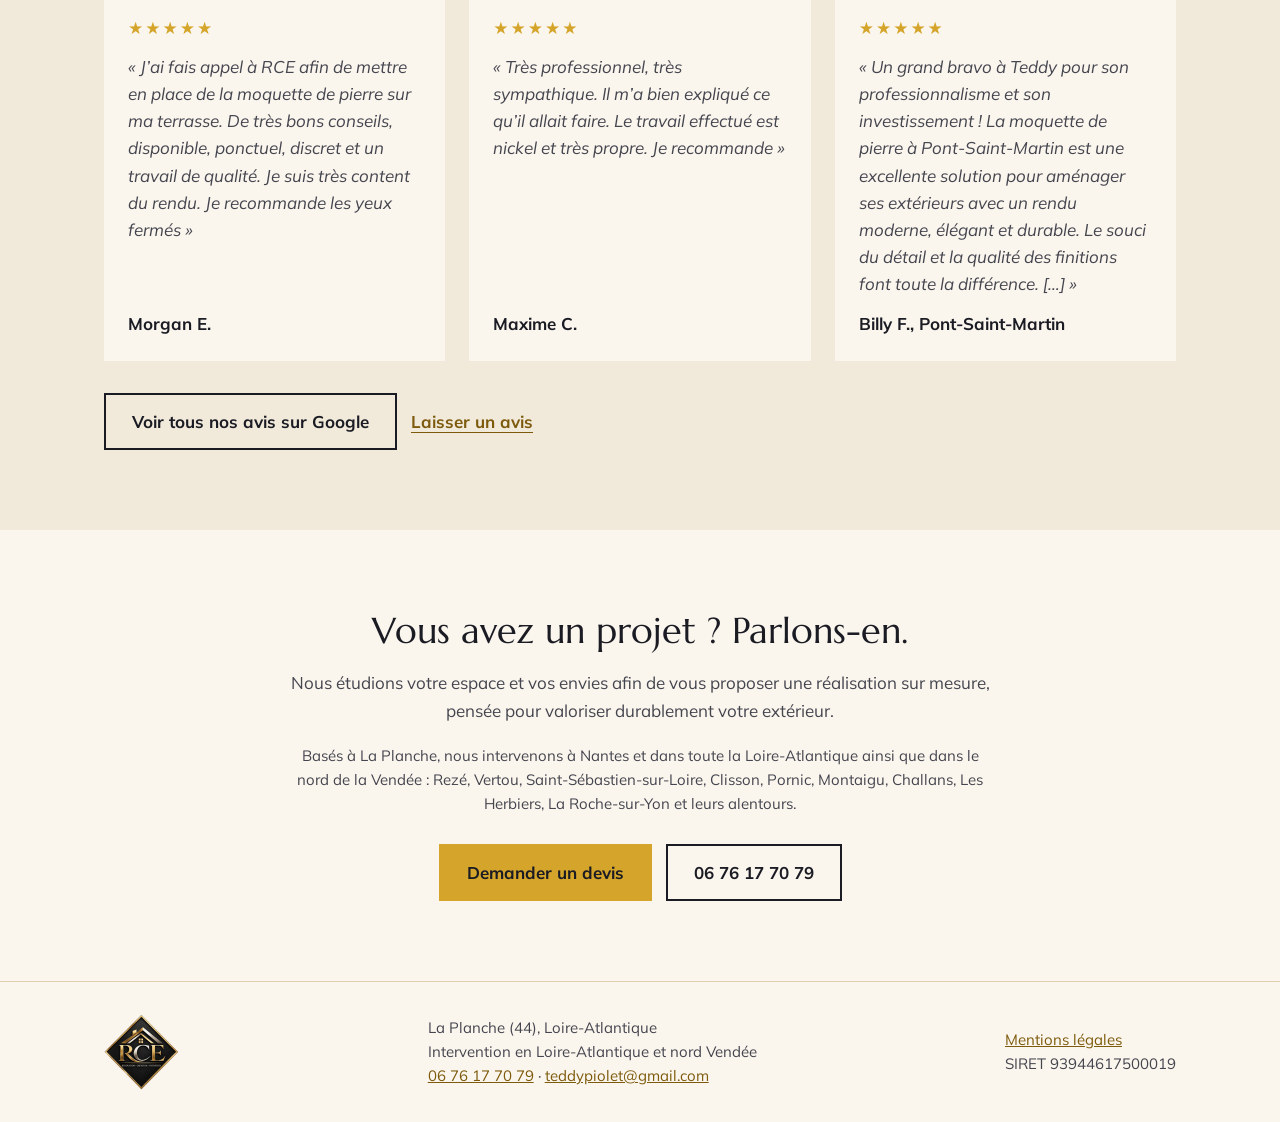
==== commit 09a0be83: "dernières pages à jours" ====
--- a/index.html
+++ b/index.html
@@ -177,17 +177,17 @@
           <p>Terrasse, plage de piscine, escalier, balcon ou allée : chaque réalisation est pensée pour s’intégrer harmonieusement à votre environnement et mettre en valeur votre propriété.</p>
         </div>
         <div class="cartes">
-          <a class="carte" href="realisations.html">
+          <a class="carte" href="terrasse-moquette-de-pierre.html">
             <img class="carte-photo" src="img/photos/projet-3-apres.webp" alt="Terrasse en moquette de pierre à Saint-Léger-les-Vignes" loading="lazy">
             <span class="carte-titre">Terrasses</span>
           </a>
-          <a class="carte" href="realisations.html">
+          <a class="carte" href="plage-piscine-moquette-de-pierre.html">
             <img class="carte-photo" src="img/photos/photo-piscine.webp" alt="Plage de piscine en moquette de pierre" loading="lazy">
             <span class="carte-titre">Plages de piscine</span>
           </a>
-          <a class="carte" href="realisations.html">
+          <a class="carte" href="allee-moquette-de-pierre.html">
             <img class="carte-photo" src="img/photos/projet-1-apres-2.webp" alt="Allée de garage en moquette de pierre à Vertou" loading="lazy">
-            <span class="carte-titre">Allées, escaliers</span>
+            <span class="carte-titre">Allées et entrées</span>
           </a>
         </div>
       </div>
--- a/style.css
+++ b/style.css
@@ -472,6 +472,27 @@
 .legal h2:first-child { margin-top: 0; }
 .legal h3 { font-size: 1.2rem; margin-top: 1.6em; }
 
+/* ---------- Pages prestations (terrasse, allée, piscine) ---------- */
+.ariane { font-size: .9375rem; padding-top: 20px; margin: 0; }
+.ariane a { text-underline-offset: 3px; }
+.surtitre { text-transform: uppercase; letter-spacing: .14em; font-size: .8125rem; font-weight: 700; color: var(--or-texte); margin-bottom: 12px; }
+.atouts {
+  list-style: none; margin: 36px 0 0; padding: 0;
+  display: grid;
+  grid-template-columns: repeat(auto-fit, minmax(min(100%, 240px), 1fr));
+  gap: 32px;
+}
+.atouts li { border-top: 3px solid var(--or); padding-top: 16px; }
+.atouts p { font-size: 1rem; }
+.chantiers { display: grid; gap: 48px; margin-top: 36px; }
+.chantier .galerie { margin-top: 20px; }
+.chantier .galerie img { aspect-ratio: 1; }
+.plus-loin { margin-top: 32px; }
+.faq-courte { max-width: 760px; }
+.faq-courte h3 { font-size: 1.25rem; margin-top: 1.6em; padding-top: 16px; border-top: 1px solid var(--trait); }
+.faq-courte h3:first-of-type { margin-top: 28px; }
+.autres { margin-top: 36px; }
+
 @media (prefers-reduced-motion: reduce) {
   html { scroll-behavior: auto; }
   .diapo { transition: none; }
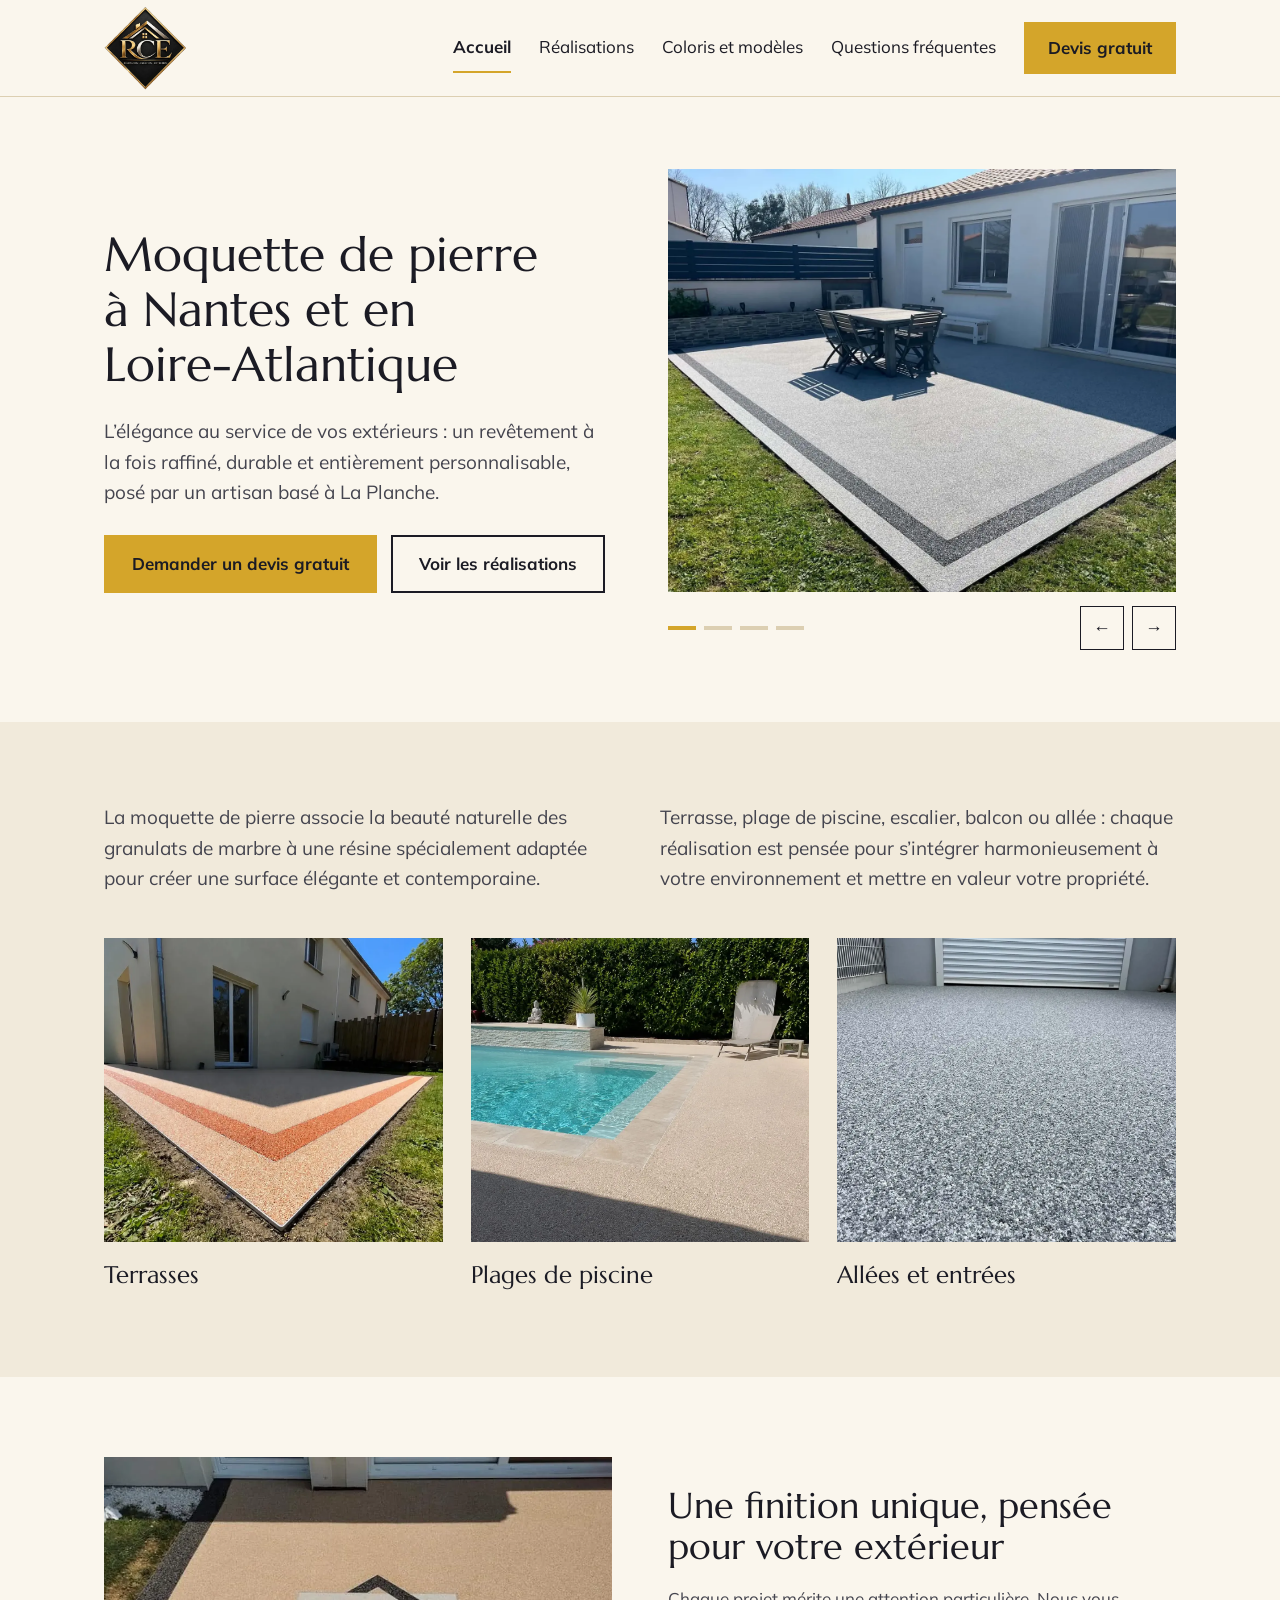
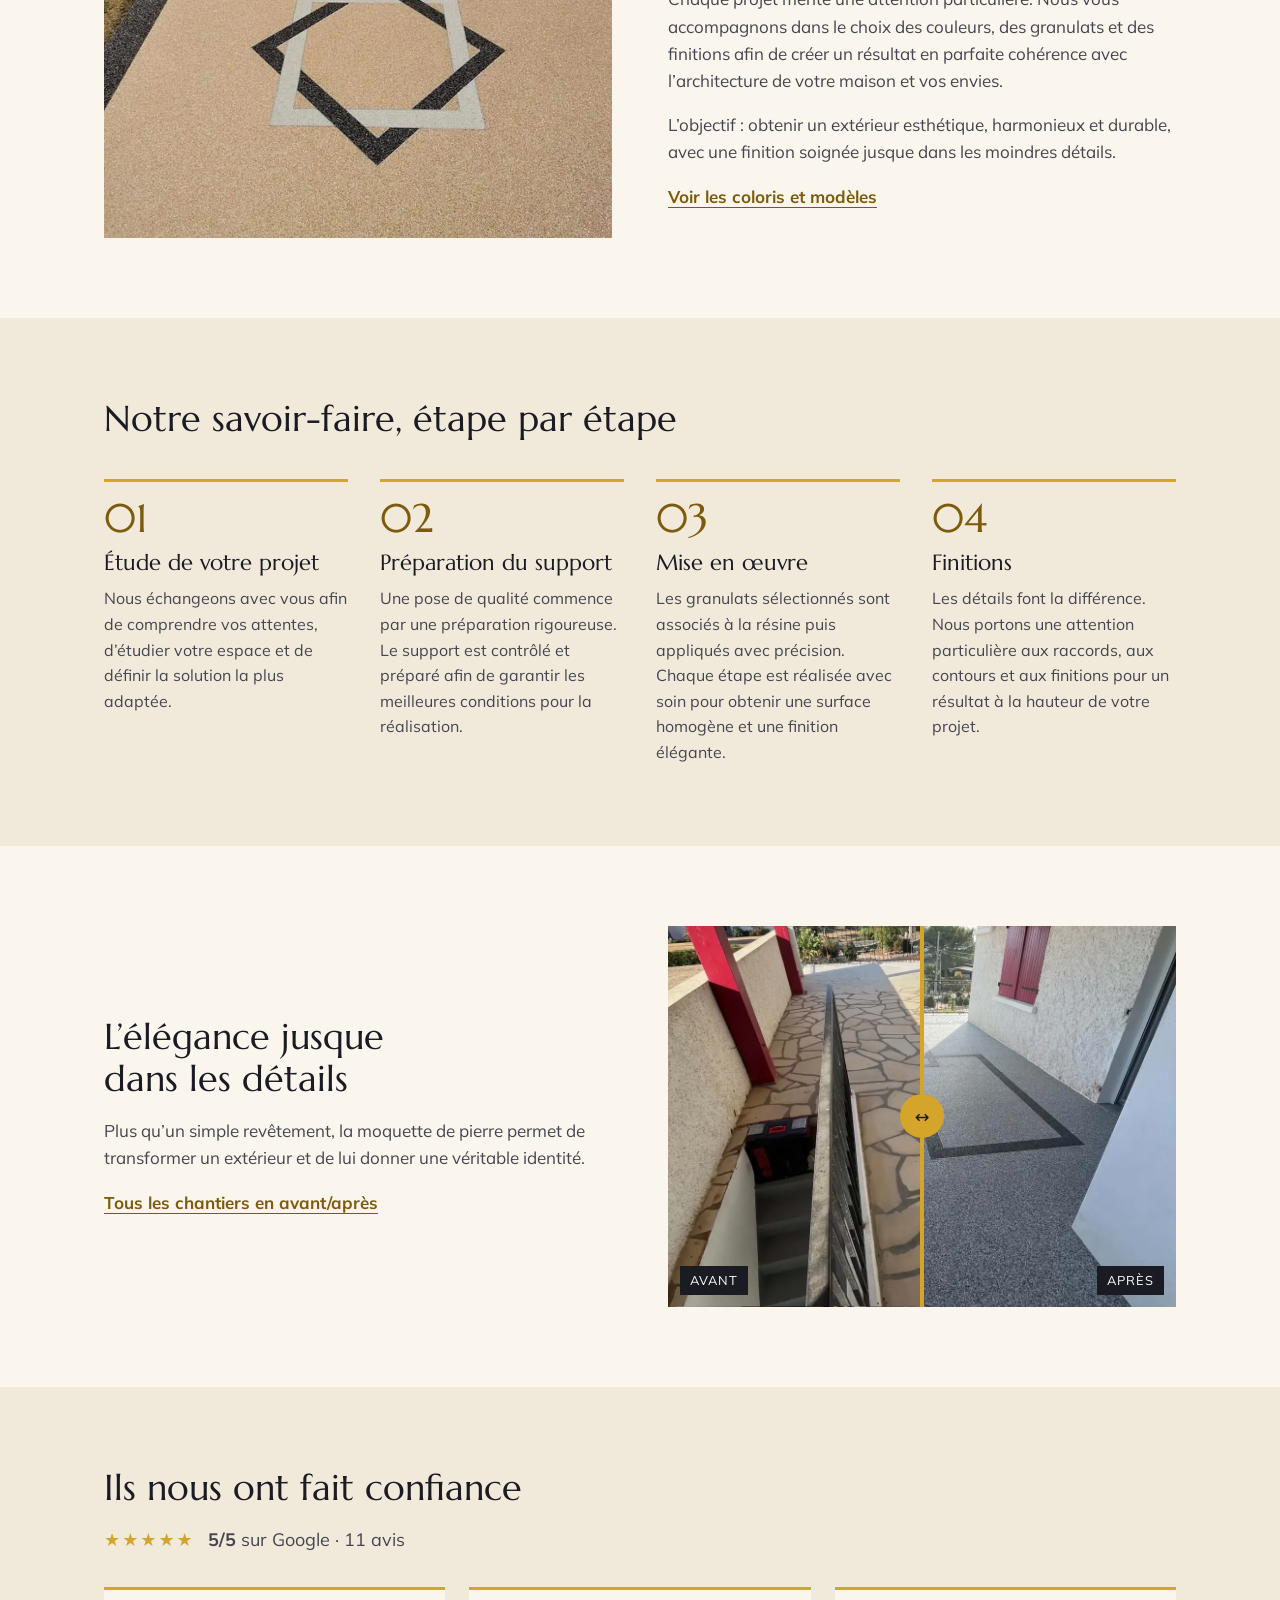
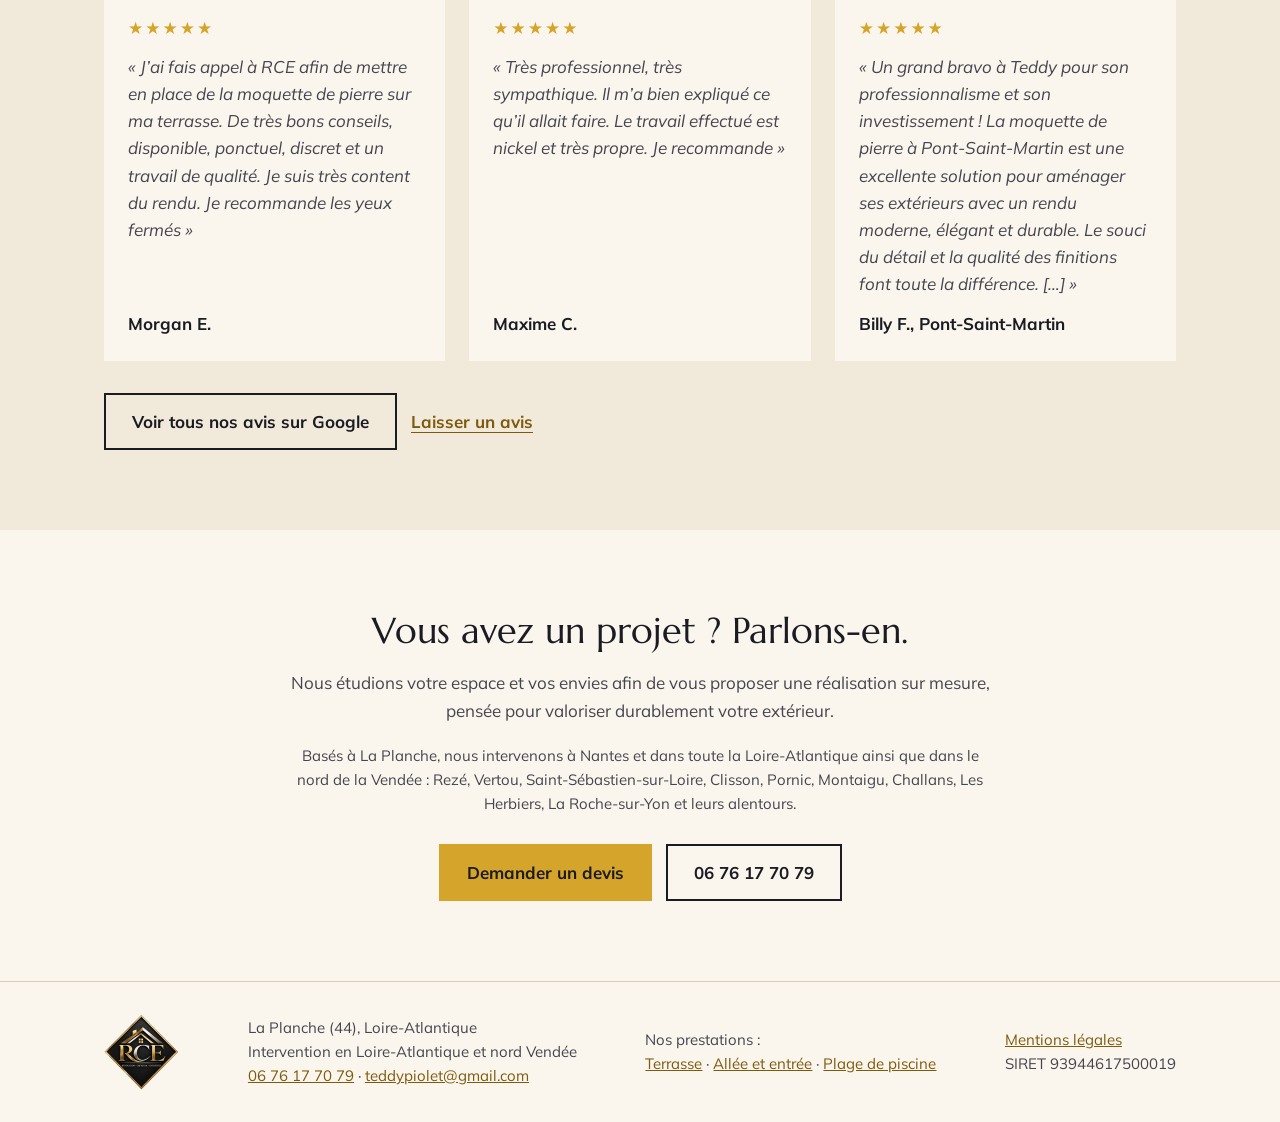
==== commit 073195b7: "dernière page à jour" ====
--- a/index.html
+++ b/index.html
@@ -24,7 +24,7 @@
   {
     "@context": "https://schema.org",
     "@type": "HomeAndConstructionBusiness",
-    "name": "RCE-Moquette de pierre",
+    "name": "RCE - Moquette de pierre",
     "alternateName": "RCE Rénovation Création Entretien",
     "description": "Pose de moquette de pierre à Nantes, en Loire-Atlantique et dans le nord de la Vendée : terrasses, allées, plages de piscine, escaliers, balcons.",
     "url": "https://www.rce-moquette-de-pierre.fr/",
@@ -307,6 +307,7 @@
     <div class="conteneur pied-contenu">
       <img src="img/logo/logo-rce-losange.webp" alt="RCE" width="1163" height="1172">
       <p>La Planche (44), Loire-Atlantique<br>Intervention en Loire-Atlantique et nord Vendée<br><a href="tel:+33676177079">06 76 17 70 79</a> · <a href="mailto:teddypiolet@gmail.com">teddypiolet@gmail.com</a></p>
+      <p>Nos prestations :<br><a href="terrasse-moquette-de-pierre.html">Terrasse</a> · <a href="allee-moquette-de-pierre.html">Allée et entrée</a> · <a href="plage-piscine-moquette-de-pierre.html">Plage de piscine</a></p>
       <p><a href="mentions-legales.html">Mentions légales</a><br>SIRET 93944617500019</p>
     </div>
   </footer>
